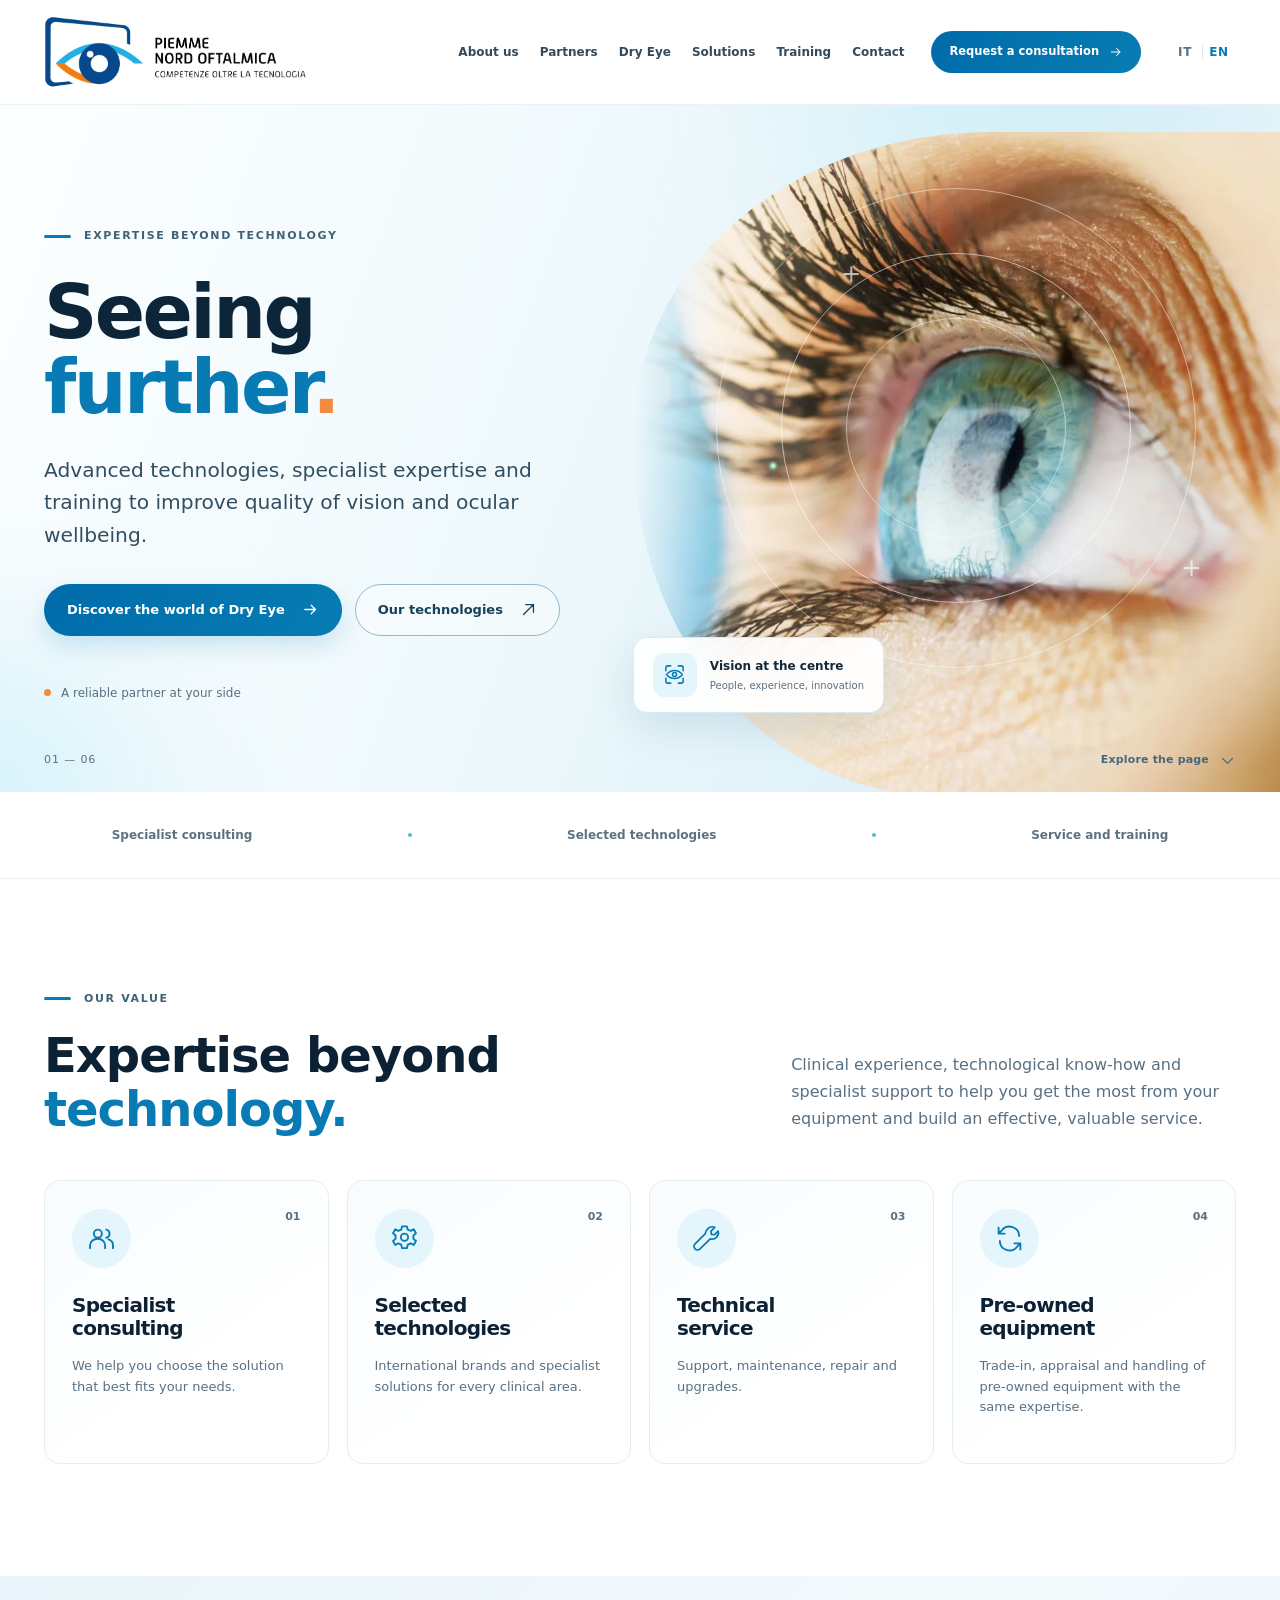
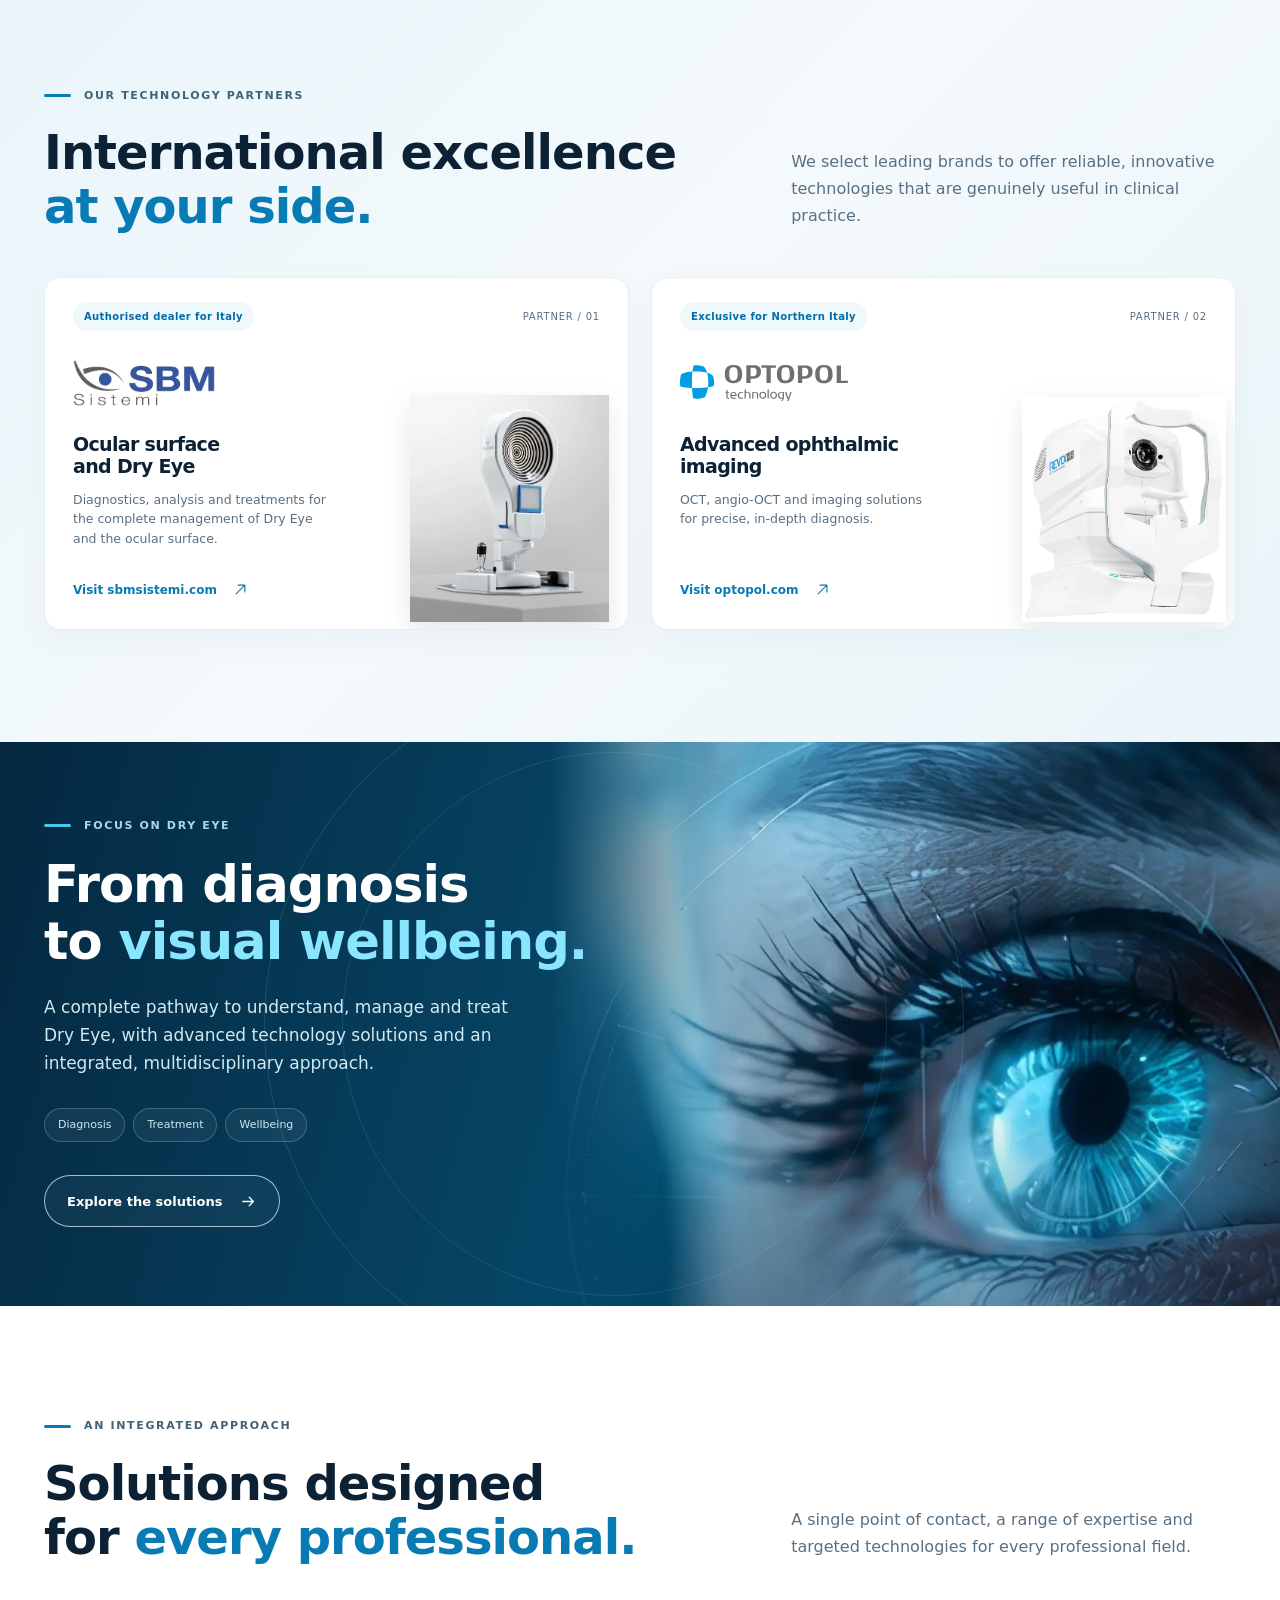
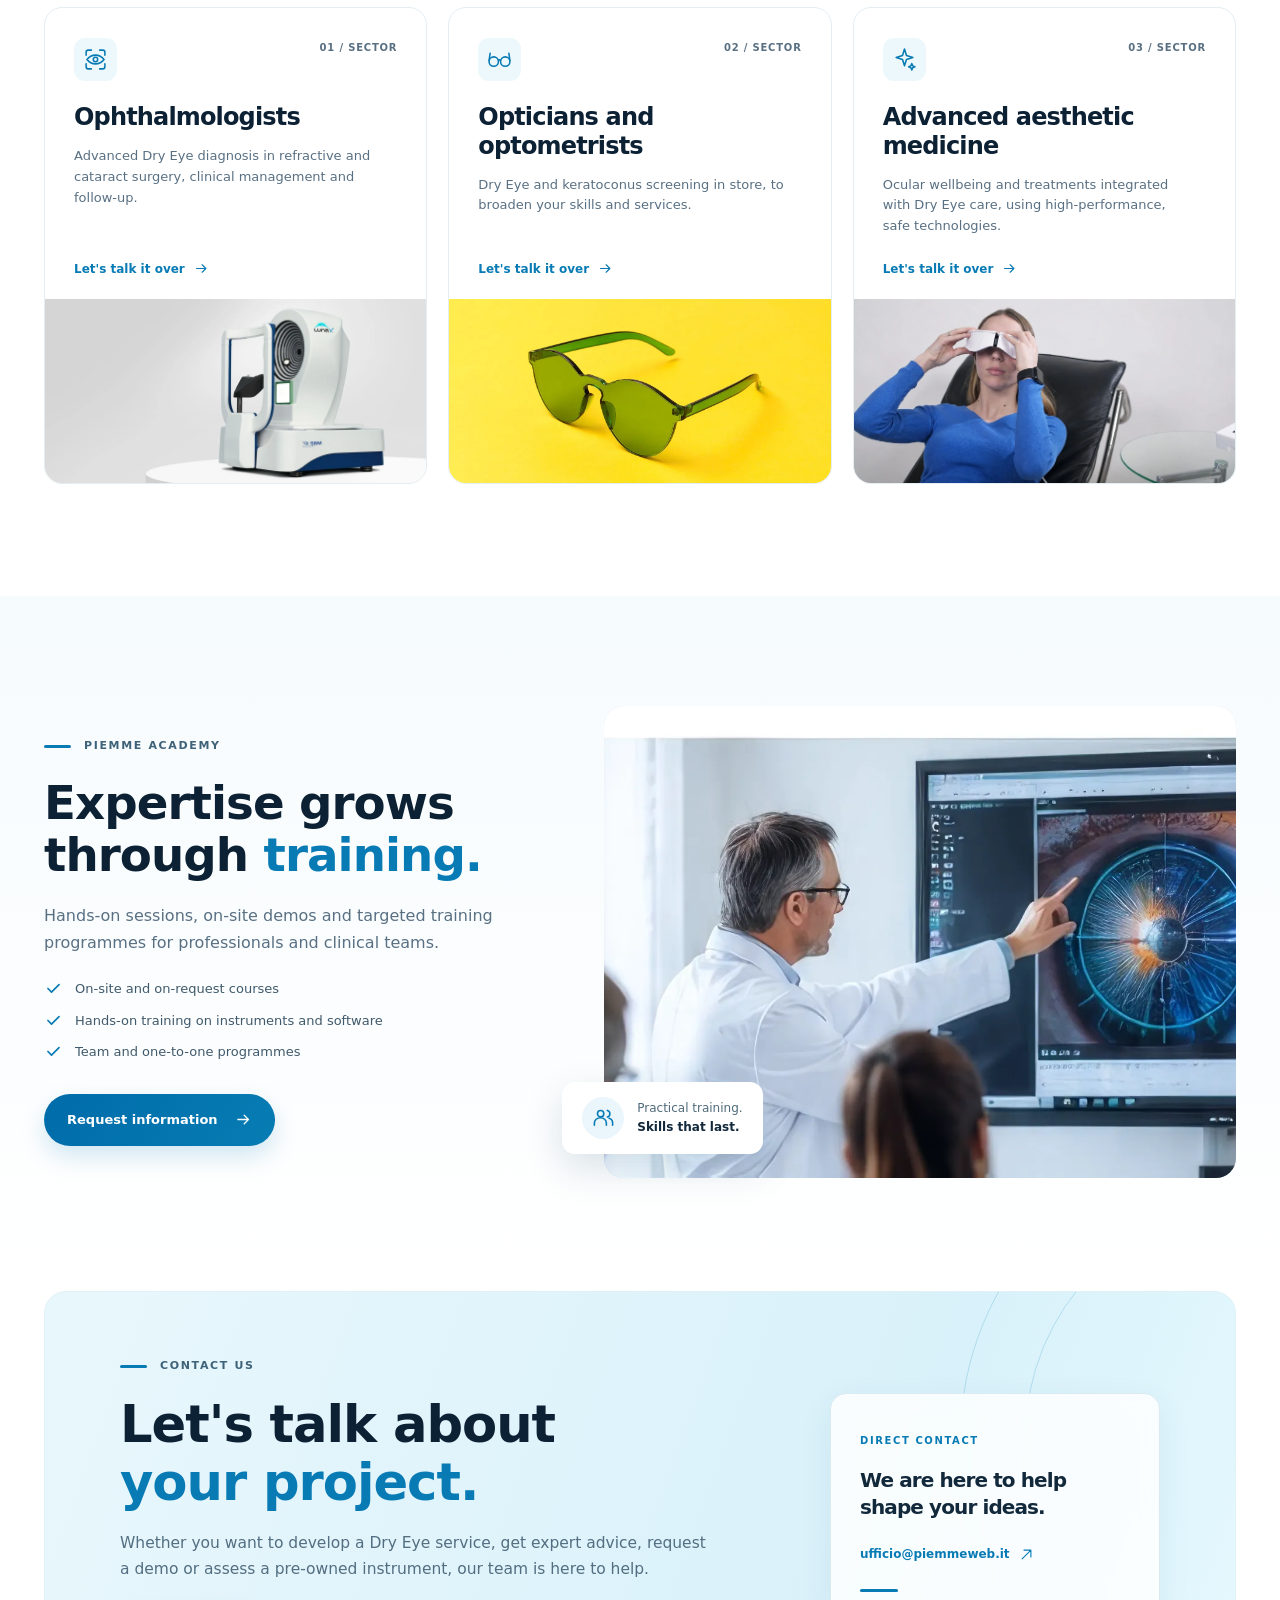
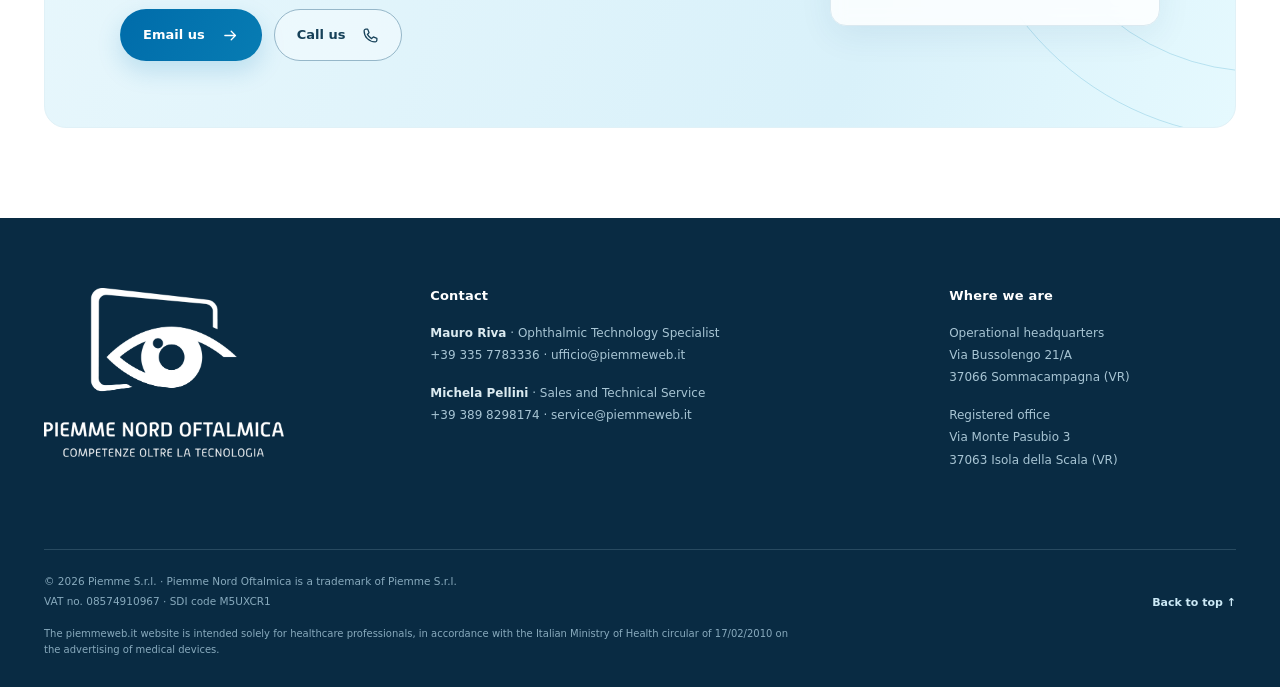
==== en/index.html @ a0fd08e9 "Versione inglese con selettore di lingua, spaziatura dei titoli di sezione Versione bilingue: - nuov" ====
<!doctype html>
<html lang="en">
<head>
  <meta charset="utf-8">
  <meta name="viewport" content="width=device-width, initial-scale=1">
  <script>
    /* Lingua automatica: se la pagina non è nella lingua preferita, passa all'altra versione prima di mostrarla.
       Vale la scelta fatta con il selettore (localStorage "pno-lang"); altrimenti la prima lingua del browser:
       italiano → IT, qualunque altra → EN. I crawler non vengono reindirizzati, così indicizzano entrambe le pagine. */
    (function () {
      var page = document.documentElement.lang;
      if (/bot|crawl|spider|slurp|lighthouse/i.test(navigator.userAgent)) return;
      var lang;
      try { lang = localStorage.getItem('pno-lang'); } catch (e) {}
      if (lang !== 'it' && lang !== 'en') {
        var first = ((navigator.languages && navigator.languages[0]) || navigator.language || '').toLowerCase();
        lang = first.indexOf('it') === 0 ? 'it' : 'en';
      }
      if (lang !== page) location.replace((page === 'it' ? 'en/index.html' : '../index.html') + location.hash);
    })();
  </script>
  <meta name="theme-color" content="#f8fcfd">
  <meta name="description" content="Piemme Nord Oftalmica: ophthalmic technologies, specialist consulting, technical service and training for eye care professionals.">
  <title>Piemme Nord Oftalmica — Seeing further</title>
  <link rel="alternate" hreflang="it" href="../index.html">
  <link rel="alternate" hreflang="en" href="index.html">
  <link rel="alternate" hreflang="x-default" href="index.html">
  <link rel="icon" href="../assets/favicon.png" type="image/png">
  <link rel="preload" href="../assets/hero-eye.webp" as="image">
  <link rel="stylesheet" href="../styles.css">
  <script src="../script.js" defer></script>
</head>
<body>
  <a class="skip-link" href="#contenuto">Skip to content</a>

  <!-- Sprite delle icone: ogni simbolo si richiama con <use href="#i-…"/> -->
  <svg class="svg-sprite" xmlns="http://www.w3.org/2000/svg" aria-hidden="true" focusable="false">
    <symbol id="i-arrow" viewBox="0 0 24 24"><path d="M4 12h15m-6-6 6 6-6 6"/></symbol>
    <symbol id="i-arrow-up" viewBox="0 0 24 24"><path d="M5 19 19 5M8 5h11v11"/></symbol>
    <symbol id="i-people" viewBox="0 0 24 24"><circle cx="9" cy="8" r="3.3"/><path d="M2.5 20v-2.3c0-3 2.7-5.5 6.4-5.5 3.5 0 6.1 2.5 6.1 5.5V20M16 4.6a3.5 3.5 0 0 1 0 6.8m1.8 1.4c2.2.6 3.7 2.5 3.7 4.8V20"/></symbol>
    <symbol id="i-gear" viewBox="0 0 24 24"><path d="m10 2-.7 2.7-2.4 1L4.4 4.4 2.5 7.7 4.6 9.5v2.8l-2.1 1.8 1.9 3.3 2.5-1.3 2.4 1 .7 2.9h4l.7-2.9 2.4-1 2.5 1.3 1.9-3.3-2.1-1.8V9.5l2.1-1.8-1.9-3.3-2.5 1.3-2.4-1L14 2z"/><circle cx="12" cy="11" r="3"/></symbol>
    <symbol id="i-tool" viewBox="0 0 24 24"><path d="M14.1 5a5.4 5.4 0 0 1 6.8-2.1l-3.3 3.3.3 2.8 2.8.3 3.1-3.1a5.4 5.4 0 0 1-6.9 6.7L8 21.6a3 3 0 0 1-4.3-4.3l9-9a5.4 5.4 0 0 1 1.4-3.3Z" transform="translate(-1 0) scale(.95)"/></symbol>
    <symbol id="i-refresh" viewBox="0 0 24 24"><path d="M20 10a8 8 0 0 0-14.3-4.8L3 8m0-5v5h5m-4 6a8 8 0 0 0 14.3 4.8L21 16m0 5v-5h-5"/></symbol>
    <symbol id="i-scan" viewBox="0 0 24 24"><path d="M3 8V5a2 2 0 0 1 2-2h3m8 0h3a2 2 0 0 1 2 2v3M21 16v3a2 2 0 0 1-2 2h-3M8 21H5a2 2 0 0 1-2-2v-3"/><path d="M3.8 12s3.2-4.2 8.2-4.2 8.2 4.2 8.2 4.2-3.2 4.2-8.2 4.2S3.8 12 3.8 12Z"/><circle cx="12" cy="12" r="2.1"/></symbol>
    <symbol id="i-glasses" viewBox="0 0 24 24"><circle cx="6.5" cy="14" r="4.5"/><circle cx="17.5" cy="14" r="4.5"/><path d="M11 13c.7-1 1.3-1 2 0M2 13l1-7m19 7-1-7"/></symbol>
    <symbol id="i-sparkle" viewBox="0 0 24 24"><path d="m12 2 1.9 6.1L20 10l-6.1 1.9L12 18l-1.9-6.1L4 10l6.1-1.9L12 2Zm7 14 .9 2.1L22 19l-2.1.9L19 22l-.9-2.1L16 19l2.1-.9L19 16Z"/></symbol>
    <symbol id="i-check" viewBox="0 0 24 24"><path d="m5 12 4.5 4.5L19 7"/></symbol>
    <symbol id="i-mail" viewBox="0 0 24 24"><rect x="3" y="5" width="18" height="14" rx="2"/><path d="m4 7 8 6 8-6"/></symbol>
    <symbol id="i-phone" viewBox="0 0 24 24"><path d="M8 3H5.5A2.5 2.5 0 0 0 3 5.5c0 8.6 6.9 15.5 15.5 15.5A2.5 2.5 0 0 0 21 18.5V16l-5-2-2.5 2.4a16.4 16.4 0 0 1-5.9-5.9L10 8 8 3Z"/></symbol>
    <symbol id="i-location" viewBox="0 0 24 24"><path d="M19 10c0 5-7 11-7 11S5 15 5 10a7 7 0 1 1 14 0Z"/><circle cx="12" cy="10" r="2.4"/></symbol>
    <symbol id="i-chevron" viewBox="0 0 24 24"><path d="m5 9 7 7 7-7"/></symbol>
  </svg>

  <header class="site-header" id="testata">
    <div class="container header-inner">
      <a class="brand" href="#inizio" aria-label="Piemme Nord Oftalmica, back to top">
        <img class="brand-mark" src="../assets/logo-testata.png" alt="" width="789" height="216">
      </a>

      <nav class="main-nav" id="navigazione" aria-label="Main navigation">
        <a href="#valore" data-nav>About us</a>
        <a href="#partner" data-nav>Partners</a>
        <a href="#dry-eye" data-nav>Dry Eye</a>
        <a href="#soluzioni" data-nav>Solutions</a>
        <a href="#formazione" data-nav>Training</a>
        <a href="#contatti" data-nav>Contact</a>
      </nav>

      <a class="button button-primary header-cta" href="#contatti">Request a consultation <svg class="icon" aria-hidden="true"><use href="#i-arrow"/></svg></a>
      <nav class="lang-switch" aria-label="Language">
        <a href="../index.html" hreflang="it" lang="it" data-lang="it">IT</a>
        <a href="index.html" hreflang="en" lang="en" data-lang="en" aria-current="true">EN</a>
      </nav>
      <button class="menu-toggle" id="menu-toggle" type="button" aria-label="Open menu" data-label-open="Open menu" data-label-close="Close menu" aria-controls="navigazione" aria-expanded="false">
        <span></span><span></span><span></span>
      </button>
    </div>
    <div class="scroll-progress" id="scroll-progress" aria-hidden="true"></div>
  </header>

  <main id="contenuto">
    <section class="hero" id="inizio" aria-labelledby="hero-heading">
      <div class="hero-halo hero-halo-one" aria-hidden="true"></div>
      <div class="hero-halo hero-halo-two" aria-hidden="true"></div>
      <div class="container hero-inner">
        <div class="hero-copy">
          <p class="eyebrow"><span class="eyebrow-rule"></span> Expertise beyond technology</p>
          <h1 id="hero-heading">Seeing<br><span>further<span class="hero-dot">.</span></span></h1>
          <p class="hero-lead">Advanced technologies, specialist expertise and training to improve quality of vision and ocular wellbeing.</p>
          <div class="hero-actions">
            <a class="button button-primary" href="#dry-eye">Discover the world of Dry Eye <svg class="icon" aria-hidden="true"><use href="#i-arrow"/></svg></a>
            <a class="button button-outline" href="#partner">Our technologies <svg class="icon" aria-hidden="true"><use href="#i-arrow-up"/></svg></a>
          </div>
          <p class="hero-footnote"><span class="small-dot"></span> A reliable partner at your side</p>
        </div>
        <div class="hero-art" aria-hidden="true">
          <div class="hero-image-frame"><img class="hero-image" src="../assets/hero-eye.webp" alt="" width="1188" height="1034" fetchpriority="high"></div>
          <span class="orbit orbit-one"></span>
          <span class="orbit orbit-two"></span>
          <span class="orbit orbit-three"></span>
          <span class="image-cross image-cross-one">+</span>
          <span class="image-cross image-cross-two">+</span>
          <div class="hero-annotation">
            <span class="annotation-mark"><svg class="icon"><use href="#i-scan"/></svg></span>
            <span><strong>Vision at the centre</strong><small>People, experience, innovation</small></span>
          </div>
        </div>
      </div>
      <div class="container hero-bottom">
        <span aria-hidden="true">01 — 06</span>
        <a href="#valore">Explore the page <svg class="icon" aria-hidden="true"><use href="#i-chevron"/></svg></a>
      </div>
    </section>

    <div class="trust-strip">
      <div class="container trust-inner">
        <span>Specialist consulting</span>
        <span class="trust-dot" aria-hidden="true"></span>
        <span>Selected technologies</span>
        <span class="trust-dot" aria-hidden="true"></span>
        <span>Service and training</span>
      </div>
    </div>

    <section class="section section-values" id="valore" aria-labelledby="valore-heading">
      <div class="container">
        <div class="section-intro section-intro-split">
          <div>
            <p class="eyebrow"><span class="eyebrow-rule"></span> Our value</p>
            <h2 id="valore-heading">Expertise beyond<br><span class="text-blue">technology.</span></h2>
          </div>
          <p class="section-description">Clinical experience, technological know-how and specialist support to help you get the most from your equipment and build an effective, valuable service.</p>
        </div>
        <div class="values-grid">
          <article class="value-card">
            <div class="value-top">
              <span class="icon-circle"><svg class="icon" aria-hidden="true"><use href="#i-people"/></svg></span>
              <span class="card-number" aria-hidden="true">01</span>
            </div>
            <h3>Specialist<br>consulting</h3>
            <p>We help you choose the solution that best fits your needs.</p>
          </article>
          <article class="value-card">
            <div class="value-top">
              <span class="icon-circle"><svg class="icon" aria-hidden="true"><use href="#i-gear"/></svg></span>
              <span class="card-number" aria-hidden="true">02</span>
            </div>
            <h3>Selected<br>technologies</h3>
            <p>International brands and specialist solutions for every clinical area.</p>
          </article>
          <article class="value-card">
            <div class="value-top">
              <span class="icon-circle"><svg class="icon" aria-hidden="true"><use href="#i-tool"/></svg></span>
              <span class="card-number" aria-hidden="true">03</span>
            </div>
            <h3>Technical<br>service</h3>
            <p>Support, maintenance, repair and upgrades.</p>
          </article>
          <article class="value-card">
            <div class="value-top">
              <span class="icon-circle"><svg class="icon" aria-hidden="true"><use href="#i-refresh"/></svg></span>
              <span class="card-number" aria-hidden="true">04</span>
            </div>
            <h3>Pre-owned<br>equipment</h3>
            <p>Trade-in, appraisal and handling of pre-owned equipment with the same expertise.</p>
          </article>
        </div>
      </div>
    </section>

    <section class="section section-partners" id="partner" aria-labelledby="partner-heading">
      <div class="container">
        <div class="section-intro partners-intro">
          <div>
            <p class="eyebrow"><span class="eyebrow-rule"></span> Our technology partners</p>
            <h2 id="partner-heading">International excellence<br><span class="text-blue">at your side.</span></h2>
          </div>
          <p class="section-description">We select leading brands to offer reliable, innovative technologies that are genuinely useful in clinical practice.</p>
        </div>
        <div class="partners-grid">
          <article class="partner-card">
            <div class="partner-card-head">
              <span class="small-label">Authorised dealer for Italy</span>
              <span class="partner-serial" aria-hidden="true">PARTNER / 01</span>
            </div>
            <div class="partner-card-body">
              <div class="partner-copy">
                <div class="partner-logo sbm-logo">
                  <img src="../assets/logo-sbm.webp" alt="SBM Sistemi" width="427" height="138" loading="lazy">
                </div>
                <h3>Ocular surface<br>and Dry Eye</h3>
                <p>Diagnostics, analysis and treatments for the complete management of Dry Eye and the ocular surface.</p>
                <a class="text-link" href="https://www.sbmsistemi.com/" target="_blank" rel="noopener noreferrer">Visit sbmsistemi.com<span class="visually-hidden"> (opens in a new tab)</span> <svg class="icon" aria-hidden="true"><use href="#i-arrow-up"/></svg></a>
              </div>
              <img class="product-image sbm-device" src="../assets/sbm-device.webp" alt="SBM ophthalmic diagnostic device" width="527" height="600" loading="lazy">
            </div>
          </article>
          <article class="partner-card">
            <div class="partner-card-head">
              <span class="small-label">Exclusive for Northern Italy</span>
              <span class="partner-serial" aria-hidden="true">PARTNER / 02</span>
            </div>
            <div class="partner-card-body">
              <div class="partner-copy">
                <div class="partner-logo optopol-logo">
                  <img src="../assets/logo-optopol.svg" alt="Optopol Technology" width="460" height="98" loading="lazy">
                </div>
                <h3>Advanced ophthalmic<br>imaging</h3>
                <p>OCT, angio-OCT and imaging solutions for precise, in-depth diagnosis.</p>
                <a class="text-link" href="https://www.optopol.com/" target="_blank" rel="noopener noreferrer">Visit optopol.com<span class="visually-hidden"> (opens in a new tab)</span> <svg class="icon" aria-hidden="true"><use href="#i-arrow-up"/></svg></a>
              </div>
              <img class="product-image optopol-device" src="../assets/optopol-device.webp" alt="Optopol ophthalmic imaging device" width="545" height="600" loading="lazy">
            </div>
          </article>
        </div>
      </div>
    </section>

    <section class="section-dry" id="dry-eye" aria-labelledby="dry-heading">
      <div class="dry-visual" aria-hidden="true"><img src="../assets/dry-eye.webp" alt="" width="1892" height="816" loading="lazy"></div>
      <div class="dry-rings" aria-hidden="true"></div>
      <div class="container dry-container">
        <div class="dry-content">
          <p class="eyebrow eyebrow-light"><span class="eyebrow-rule"></span> Focus on Dry Eye</p>
          <h2 id="dry-heading">From diagnosis<br>to <span class="text-accent">visual wellbeing.</span></h2>
          <p>A complete pathway to understand, manage and treat Dry Eye, with advanced technology solutions and an integrated, multidisciplinary approach.</p>
          <div class="dry-keywords">
            <span>Diagnosis</span>
            <span>Treatment</span>
            <span>Wellbeing</span>
          </div>
          <a href="#soluzioni" class="button button-white-outline">Explore the solutions <svg class="icon" aria-hidden="true"><use href="#i-arrow"/></svg></a>
        </div>
      </div>
    </section>

    <section class="section section-solutions" id="soluzioni" aria-labelledby="soluzioni-heading">
      <div class="container">
        <div class="section-intro solutions-intro">
          <div>
            <p class="eyebrow"><span class="eyebrow-rule"></span> An integrated approach</p>
            <h2 id="soluzioni-heading">Solutions designed<br>for <span class="text-blue">every professional.</span></h2>
          </div>
          <p class="section-description">A single point of contact, a range of expertise and targeted technologies for every professional field.</p>
        </div>
        <div class="solutions-grid">
          <article class="solution-card">
            <div class="solution-body">
              <span class="solution-number" aria-hidden="true">01 / SECTOR</span>
              <span class="solution-icon"><svg class="icon" aria-hidden="true"><use href="#i-scan"/></svg></span>
              <h3>Ophthalmologists</h3>
              <p>Advanced Dry Eye diagnosis in refractive and cataract surgery, clinical management and follow-up.</p>
              <a class="solution-link" href="#contatti">Let's talk it over <svg class="icon" aria-hidden="true"><use href="#i-arrow"/></svg></a>
            </div>
            <div class="solution-picture"><img src="../assets/oculisti.webp" alt="Diagnostic equipment for ophthalmology" width="1600" height="744" loading="lazy"></div>
          </article>
          <article class="solution-card">
            <div class="solution-body">
              <span class="solution-number" aria-hidden="true">02 / SECTOR</span>
              <span class="solution-icon"><svg class="icon" aria-hidden="true"><use href="#i-glasses"/></svg></span>
              <h3>Opticians and<br>optometrists</h3>
              <p>Dry Eye and keratoconus screening in store, to broaden your skills and services.</p>
              <a class="solution-link" href="#contatti">Let's talk it over <svg class="icon" aria-hidden="true"><use href="#i-arrow"/></svg></a>
            </div>
            <div class="solution-picture solution-picture-yellow"><img src="../assets/ottici.webp" alt="Eyewear for visual wellbeing" width="1239" height="810" loading="lazy"></div>
          </article>
          <article class="solution-card">
            <div class="solution-body">
              <span class="solution-number" aria-hidden="true">03 / SECTOR</span>
              <span class="solution-icon"><svg class="icon" aria-hidden="true"><use href="#i-sparkle"/></svg></span>
              <h3>Advanced aesthetic<br>medicine</h3>
              <p>Ocular wellbeing and treatments integrated with Dry Eye care, using high-performance, safe technologies.</p>
              <a class="solution-link" href="#contatti">Let's talk it over <svg class="icon" aria-hidden="true"><use href="#i-arrow"/></svg></a>
            </div>
            <div class="solution-picture solution-picture-left"><img src="../assets/estetica.webp" alt="Patient during an eye treatment" width="1600" height="774" loading="lazy"></div>
          </article>
        </div>
      </div>
    </section>

    <section class="section section-academy" id="formazione" aria-labelledby="academy-heading">
      <div class="container academy-grid">
        <div class="academy-copy">
          <p class="eyebrow"><span class="eyebrow-rule"></span> Piemme Academy</p>
          <h2 id="academy-heading">Expertise grows<br>through <span class="text-blue">training.</span></h2>
          <p class="academy-lead">Hands-on sessions, on-site demos and targeted training programmes for professionals and clinical teams.</p>
          <ul class="check-list">
            <li><svg class="icon" aria-hidden="true"><use href="#i-check"/></svg> On-site and on-request courses</li>
            <li><svg class="icon" aria-hidden="true"><use href="#i-check"/></svg> Hands-on training on instruments and software</li>
            <li><svg class="icon" aria-hidden="true"><use href="#i-check"/></svg> Team and one-to-one programmes</li>
          </ul>
          <a class="button button-primary" href="mailto:ufficio@piemmeweb.it?subject=Information%20request%20-%20Piemme%20Academy">Request information <svg class="icon" aria-hidden="true"><use href="#i-arrow"/></svg></a>
        </div>
        <div class="academy-visual">
          <img src="../assets/academy.webp" alt="Specialist training session on eye diagnostics" width="2024" height="808" loading="lazy">
          <div class="academy-caption">
            <span class="caption-icon"><svg class="icon" aria-hidden="true"><use href="#i-people"/></svg></span>
            <span>Practical training.<br><strong>Skills that last.</strong></span>
          </div>
        </div>
      </div>
    </section>

    <section class="section-contact" id="contatti" aria-labelledby="contatti-heading">
      <div class="container">
        <div class="contact-panel">
          <span class="contact-curve contact-curve-a" aria-hidden="true"></span>
          <span class="contact-curve contact-curve-b" aria-hidden="true"></span>
          <div class="contact-copy">
            <p class="eyebrow"><span class="eyebrow-rule"></span> Contact us</p>
            <h2 id="contatti-heading">Let's talk about<br><span class="text-blue">your project.</span></h2>
            <p>Whether you want to develop a Dry Eye service, get expert advice, request a demo or assess a pre-owned instrument, our team is here to help.</p>
            <div class="contact-actions">
              <a class="button button-primary" href="mailto:ufficio@piemmeweb.it?subject=Consultation%20request%20-%20Piemme%20Nord%20Oftalmica">Email us <svg class="icon" aria-hidden="true"><use href="#i-arrow"/></svg></a>
              <a class="button button-outline" href="tel:+393357783336">Call us <svg class="icon" aria-hidden="true"><use href="#i-phone"/></svg></a>
            </div>
          </div>
          <div class="contact-aside">
            <span class="contact-aside-eyebrow">DIRECT CONTACT</span>
            <p>We are here to help<br>shape your ideas.</p>
            <a href="mailto:ufficio@piemmeweb.it">ufficio@piemmeweb.it <svg class="icon" aria-hidden="true"><use href="#i-arrow-up"/></svg></a>
            <span class="contact-aside-lines" aria-hidden="true"></span>
          </div>
        </div>
      </div>
    </section>
  </main>

  <footer class="footer">
    <div class="container">
      <div class="footer-main">
        <div class="footer-brand-col">
          <a class="brand-footer" href="#inizio" aria-label="Piemme Nord Oftalmica, back to top">
            <img class="footer-logo" src="../assets/logo-negativo.png" alt="" width="720" height="507" loading="lazy">
          </a>
        </div>
        <div class="footer-contact-col">
          <h2>Contact</h2>
          <p><strong>Mauro Riva</strong> · Ophthalmic Technology Specialist<br><a href="tel:+393357783336">+39 335 7783336</a> · <a href="mailto:ufficio@piemmeweb.it">ufficio@piemmeweb.it</a></p>
          <p><strong>Michela Pellini</strong> · Sales and Technical Service<br><a href="tel:+393898298174">+39 389 8298174</a> · <a href="mailto:service@piemmeweb.it">service@piemmeweb.it</a></p>
        </div>
        <div class="footer-address-col">
          <h2>Where we are</h2>
          <p>Operational headquarters<br>Via Bussolengo 21/A<br>37066 Sommacampagna (VR)</p>
          <p>Registered office<br>Via Monte Pasubio 3<br>37063 Isola della Scala (VR)</p>
        </div>
      </div>
      <div class="footer-bottom">
        <p>© <span id="current-year">2026</span> Piemme S.r.l. · Piemme Nord Oftalmica is a trademark of Piemme S.r.l.<br>VAT no. 08574910967 · SDI code M5UXCR1</p>
        <a href="#inizio" class="back-to-top">Back to top ↑</a>
      </div>
      <p class="footer-disclaimer">The piemmeweb.it website is intended solely for healthcare professionals, in accordance with the Italian Ministry of Health circular of 17/02/2010 on the advertising of medical devices.</p>
    </div>
  </footer>
</body>
</html>
---- styles.css ----
/* Piemme Nord Oftalmica — responsive one-page prototype */
:root {
  --ink: #12283b;
  --ink-deep: #0d2135;
  --navy: #092f49;
  --blue: #087bb5;
  --blue-deep: #006caa;
  --orange: #f28a41;
  --ice: #e5f5fc;
  --sky: #eaf6fb;
  --cloud: #f6fbfd;
  --muted: #597083;
  --line: #dbe9f0;
  --white: #fff;
  --font: Inter, system-ui, -apple-system, "Segoe UI", Roboto, Arial, sans-serif;
  --radius: 18px;
  --shadow: 0 15px 45px rgba(12, 57, 82, .07);
  --container: 1232px;
  --header-height: 104px;
}
*, *::before, *::after { box-sizing: border-box; }
html { scroll-behavior: smooth; scroll-padding-top: calc(var(--header-height) + 14px); }
body { margin: 0; background: var(--white); color: var(--ink); font-family: var(--font); -webkit-font-smoothing: antialiased; line-height: 1.5; overflow-x: clip; }
a { color: inherit; text-decoration: none; }
button { font: inherit; }
img { display: block; max-width: 100%; height: auto; }
svg { display: block; }
.icon { flex: 0 0 auto; fill: none; stroke: currentColor; stroke-width: 1.8; stroke-linecap: round; stroke-linejoin: round; }
.visually-hidden { position: absolute; width: 1px; height: 1px; margin: -1px; padding: 0; overflow: hidden; clip: rect(0 0 0 0); white-space: nowrap; border: 0; }
::selection { background: #bceaf8; color: #0b3553; }
:focus-visible { outline: 3px solid #ee9450; outline-offset: 4px; }
.svg-sprite { position: absolute; width: 0; height: 0; overflow: hidden; }
.container { width: min(var(--container), calc(100% - 88px)); margin-inline: auto; }
.skip-link { position: absolute; z-index: 100; top: -70px; left: 18px; background: var(--white); padding: 12px 20px; border-radius: 6px; }
.skip-link:focus { top: 15px; }

/* Navigation */
.site-header { position: sticky; z-index: 40; top: 0; background: rgba(255, 255, 255, .94); -webkit-backdrop-filter: blur(18px); backdrop-filter: blur(18px); border-bottom: 1px solid rgba(174, 199, 211, .25); transition: box-shadow .25s ease, background .25s ease; }
.site-header.is-scrolled { box-shadow: 0 8px 35px rgba(9, 47, 73, .09); background: rgba(255,255,255,.97); }
.header-inner { min-height: var(--header-height); display: flex; align-items: center; gap: clamp(20px, 2.1vw, 40px); }
.brand { display: inline-flex; align-items: center; flex: 0 0 auto; }
/* Logo orizzontale (marchio, nome e slogan): l'altezza va regolata insieme a --header-height */
.brand-mark { width: auto; height: 72px; flex: 0 0 auto; }
.main-nav { display: flex; align-items: center; justify-content: center; gap: clamp(15px, 1.65vw, 28px); margin-left: auto; white-space: nowrap; }
.main-nav a { color: #344a5b; font-size: 12px; font-weight: 650; position: relative; padding: 14px 0; transition: color .2s ease; }
.main-nav a::after { content: ""; position: absolute; height: 2px; left: 0; bottom: 7px; right: 100%; background: var(--blue); transition: right .23s ease; }
.main-nav a:hover, .main-nav a.active { color: var(--blue); }
.main-nav a:hover::after, .main-nav a.active::after { right: 0; }
.scroll-progress { position: absolute; bottom: -1px; left: 0; width: 100%; height: 2px; background: linear-gradient(90deg, var(--blue), #22bee4); transform: scaleX(0); transform-origin: left; transition: transform .07s linear; }
.button { display: inline-flex; justify-content: center; align-items: center; gap: 17px; width: fit-content; min-height: 52px; padding: 0 22px; border-radius: 999px; font-weight: 700; font-size: 13px; line-height: 1.2; border: 1px solid transparent; transition: background .22s ease, color .22s ease, transform .22s ease, border-color .22s ease, box-shadow .22s ease; white-space: nowrap; }
.button svg, .text-link svg, .solution-link svg, .contact-aside a svg { width: 17px; height: 17px; transition: transform .2s ease; }
.button:hover svg, .text-link:hover svg, .solution-link:hover svg, .contact-aside a:hover svg { transform: translateX(3px); }
.button:hover { transform: translateY(-2px); }
.button-primary { color: var(--white); background: linear-gradient(120deg, var(--blue-deep), #077cb3); box-shadow: 0 10px 24px rgba(8, 123, 181, .18); }
.button-primary:hover { background: linear-gradient(120deg, #005b8f, var(--blue-deep)); box-shadow: 0 12px 28px rgba(8, 123, 181, .25); }
.button-outline { border-color: #96b7c9; background: rgba(255,255,255,.34); color: #164159; }
.button-outline:hover { border-color: var(--blue); background: #fff; }
.header-cta { min-height: 42px; padding: 0 17px; gap: 10px; font-size: 11.5px; flex: 0 0 auto; box-shadow: none; }
.header-cta svg { width: 14px; height: 14px; }
/* Selettore di lingua IT | EN: la lingua corrente è in blu */
.lang-switch { display: flex; align-items: center; flex: 0 0 auto; font-size: 12px; font-weight: 750; letter-spacing: .06em; }
.lang-switch a { position: relative; display: grid; place-items: center; min-width: 34px; min-height: 34px; padding: 0 6px; color: var(--muted); transition: color .2s ease; }
.lang-switch a + a::before { content: ""; position: absolute; left: 0; top: 10px; bottom: 10px; width: 1px; background: var(--line); }
.lang-switch a:hover, .lang-switch a[aria-current="true"] { color: var(--blue); }
.menu-toggle { display: none; cursor: pointer; width: 44px; height: 44px; background: transparent; border: 1px solid #cee1ea; border-radius: 12px; justify-content: center; align-items: center; flex-direction: column; gap: 5px; padding: 9px; }
.menu-toggle span { width: 20px; height: 2px; background: var(--ink); border-radius: 2px; transition: transform .2s, opacity .2s; }
.menu-toggle[aria-expanded="true"] span:first-child { transform: translateY(7px) rotate(45deg); }
.menu-toggle[aria-expanded="true"] span:nth-child(2) { opacity: 0; }
.menu-toggle[aria-expanded="true"] span:nth-child(3) { transform: translateY(-7px) rotate(-45deg); }

/* Global headings and section titles */
.section { padding: 112px 0; }
.eyebrow { display: flex; align-items: center; gap: 13px; margin: 0 0 22px; text-transform: uppercase; font-size: 11px; font-weight: 780; letter-spacing: .15em; color: #3e6277; }
.eyebrow-rule { flex: 0 0 auto; display: block; width: 27px; height: 3px; background: var(--blue); border-radius: 5px; }
h1, h2, h3, p { margin-top: 0; }
h2 { color: var(--ink-deep); font-size: clamp(32px, 3.8vw, 48px); line-height: 1.12; font-weight: 780; letter-spacing: -.02em; margin-bottom: 0; }
h3 { color: var(--ink-deep); line-height: 1.19; font-weight: 760; letter-spacing: -.035em; }
.text-blue { color: var(--blue); }
.section-intro { margin-bottom: 43px; }
.section-intro-split, .partners-intro, .solutions-intro { display: grid; align-items: end; grid-template-columns: 1.2fr .8fr; gap: 80px; }
.section-description { max-width: 440px; margin: 0 0 4px; font-size: 16px; line-height: 1.7; color: var(--muted); }

/* Hero */
.hero { position: relative; background: linear-gradient(110deg, #fbfeff 4%, #eff9fc 43%, #ddf0f8 76%, #ecf9fd 100%); isolation: isolate; overflow: hidden; }
.hero-halo { position: absolute; z-index: -1; border-radius: 50%; pointer-events: none; }
.hero-halo-one { background: #bceaf5; filter: blur(100px); width: 340px; height: 340px; top: -220px; right: 10%; opacity: .45; }
.hero-halo-two { background: #d6f2fa; filter: blur(84px); width: 380px; height: 340px; left: -230px; bottom: -190px; }
.hero-inner { display: grid; grid-template-columns: 52% 48%; min-height: 610px; position: relative; }
.hero-copy { padding: 123px 0 90px; position: relative; z-index: 4; }
.hero-copy .eyebrow { margin-bottom: 30px; }
.hero h1 { font-weight: 800; font-size: clamp(58px, 5.8vw, 80px); line-height: 1.02; letter-spacing: -.035em; color: #0c2539; margin: 0 0 28px; }
.hero h1 > span { color: var(--blue); }
.hero-dot { color: var(--orange); }
.hero-lead { color: #324f62; font-size: clamp(18px, 1.58vw, 21px); font-weight: 450; line-height: 1.61; max-width: 497px; margin-bottom: 32px; }
.hero-actions { display: flex; align-items: center; gap: 13px; flex-wrap: wrap; }
.hero-actions .button { min-height: 52px; }
.hero-footnote { color: var(--muted); margin: 48px 0 0; font-size: 12px; display: flex; align-items: center; gap: 10px; }
.small-dot { display: inline-block; width: 7px; height: 7px; background: var(--orange); border-radius: 50%; }
.hero-art { position: relative; min-width: 0; overflow: visible; }
.hero-image-frame { position: absolute; z-index: 0; inset: 27px -110px -4px -30px; border-radius: 50% 0 0 43% / 45% 0 0 52%; overflow: hidden; box-shadow: -20px 15px 70px rgba(17, 104, 147, .1); -webkit-mask-image: linear-gradient(90deg, transparent 0%, #000 13%, #000 100%); mask-image: linear-gradient(90deg, transparent 0%, #000 13%, #000 100%); }
.hero-image { width: 100%; height: 100%; object-fit: cover; object-position: 54% 41%; transform: scale(1.045); }
.orbit { position: absolute; z-index: 2; pointer-events: none; left: 51%; top: 47%; transform: translate(-50%,-50%); width: 480px; height: 480px; border: 1px solid rgba(255,255,255,.47); border-radius: 50%; }
.orbit-two { width: 350px; height: 350px; border-color: rgba(255,255,255,.55); }
.orbit-three { width: 220px; height: 220px; border-color: rgba(255,255,255,.44); }
.image-cross { position: absolute; z-index: 2; color: #fff; opacity: .65; font-size: 24px; font-weight: 200; }
.image-cross-one { left: 31%; top: 22%; }
.image-cross-two { right: 6%; bottom: 30%; }
.hero-annotation { position: absolute; z-index: 3; left: -31px; bottom: 79px; padding: 15px 19px; border: 1px solid var(--line); background: rgba(255,255,255,.92); -webkit-backdrop-filter: blur(14px); backdrop-filter: blur(14px); border-radius: 14px; box-shadow: 0 14px 44px rgba(4, 74, 111, .12); display: flex; align-items: center; gap: 13px; }
.annotation-mark { display: grid; place-items: center; width: 44px; height: 44px; border-radius: 11px; background: var(--ice); color: var(--blue); }
.annotation-mark svg { width: 23px; height: 23px; stroke-width: 1.6; }
.hero-annotation strong { display: block; font-size: 12px; margin-bottom: 3px; }
.hero-annotation small { display: block; color: var(--muted); font-size: 10px; }
.hero-bottom { display: flex; justify-content: space-between; align-items: center; position: absolute; bottom: 23px; left: 50%; transform: translateX(-50%); font-size: 11px; letter-spacing: .08em; color: var(--muted); }
.hero-bottom a { display: flex; align-items: center; gap: 10px; font-weight: 680; letter-spacing: .015em; color: #47687c; }
.hero-bottom svg { width: 17px; height: 17px; }
.trust-strip { background: #fff; border-bottom: 1px solid #ecf0f3; }
.trust-inner { min-height: 86px; display: flex; align-items: center; justify-content: space-around; gap: 20px; font-size: 12px; color: #5c7282; font-weight: 650; }
.trust-dot { height: 4px; width: 4px; flex: 0 0 auto; border-radius: 50%; background: #4fb9db; }

/* Value cards */
.section-values { background: #fff; }
.values-grid { display: grid; grid-template-columns: repeat(4, minmax(0,1fr)); gap: 18px; }
.value-card { padding: 28px 27px 33px; min-height: 284px; background: linear-gradient(145deg, #f8fcfe, #fff 67%); border: 1px solid #e4eef3; border-radius: 16px; transition: transform .25s ease, box-shadow .25s ease, border-color .25s ease; }
.value-card:hover { transform: translateY(-5px); box-shadow: var(--shadow); border-color: #cde5f1; }
.value-top { display: flex; align-items: start; justify-content: space-between; gap: 12px; margin-bottom: 26px; }
.icon-circle { width: 59px; height: 59px; background: var(--ice); color: var(--blue); border-radius: 50%; display: grid; place-items: center; }
.icon-circle svg { width: 29px; height: 29px; stroke-width: 1.55; }
.card-number { font-size: 11px; color: var(--muted); font-weight: 700; }
.value-card h3 { font-size: 20px; margin-bottom: 15px; }
.value-card p { font-size: 13px; color: var(--muted); line-height: 1.58; margin-bottom: 0; }

/* Partner cards */
.section-partners { background: linear-gradient(135deg, #e9f5fa, #f4f9fc 48%, #eaf5f9); }
.partners-grid { display: grid; grid-template-columns: repeat(2,minmax(0,1fr)); gap: 22px; }
.partner-card { background: #fff; overflow: hidden; border-radius: 17px; border: 1px solid #e5eef4; box-shadow: 0 12px 32px rgba(11,67,103,.04); transition: transform .25s ease, box-shadow .25s ease; }
.partner-card:hover { transform: translateY(-4px); box-shadow: 0 20px 45px rgba(11,67,103,.1); }
.partner-card-head { display: flex; align-items: center; justify-content: space-between; padding: 24px 28px 0; }
.small-label { color: var(--blue-deep); background: #eff9fc; padding: 7px 11px; border-radius: 100px; font-size: 10px; letter-spacing: .035em; font-weight: 750; }
.partner-serial { color: var(--muted); font-size: 10px; letter-spacing: .08em; }
.partner-card-body { padding: 26px 28px 30px; position: relative; min-height: 298px; display: flex; align-items: stretch; }
.partner-copy { position: relative; z-index: 2; width: 65%; display: flex; flex-direction: column; align-items: flex-start; }
.partner-logo { height: 53px; display: flex; align-items: center; font-weight: 830; font-size: 31px; line-height: .95; margin-bottom: 23px; letter-spacing: -.03em; }
.partner-logo small { font-weight: 500; font-size: 11px; letter-spacing: .26em; display: block; margin-top: 4px; }
.sbm-logo img { width: auto; height: 46px; max-width: 100%; }
.optopol-logo img { width: auto; height: 36px; max-width: 100%; }
.partner-copy h3 { font-size: 19px; margin-bottom: 12px; }
.partner-copy p { color: var(--muted); font-size: 12.5px; line-height: 1.55; max-width: 260px; margin-bottom: 20px; }
.text-link { display: inline-flex; gap: 8px; align-items: center; color: var(--blue); font-size: 12px; font-weight: 750; margin-top: auto; }
.text-link svg { width: 15px; height: 15px; }
.product-image { position: absolute; z-index: 1; width: 36%; height: 76%; bottom: 7px; right: 14px; object-fit: contain; object-position: center bottom; mix-blend-mode: multiply; filter: drop-shadow(0 9px 13px rgba(30,66,78,.12)); transition: transform .3s ease; }
.partner-card:hover .product-image { transform: translateY(-4px) scale(1.03); }
.optopol-device { right: 9px; width: 35%; }

/* Full-bleed dry eye feature */
.section-dry { position: relative; overflow: hidden; background: linear-gradient(105deg, #052840, #075174 65%, #0b6382); color: #fff; min-height: 530px; isolation: isolate; }
.dry-visual { position: absolute; z-index: -1; top: 0; right: 0; bottom: 0; width: 57%; -webkit-mask-image: linear-gradient(90deg, transparent 0%, black 24%); mask-image: linear-gradient(90deg, transparent 0%, black 24%); }
.dry-visual::after { position: absolute; inset: 0; content: ""; background: linear-gradient(90deg, rgba(5,40,64,.24), transparent 50%), linear-gradient(0deg, rgba(2,24,48,.35), transparent 37%); }
.dry-visual img { width: 100%; height: 100%; object-fit: cover; object-position: 58% 50%; }
.dry-rings { position: absolute; z-index: -1; border-radius: 50%; border: 1px solid rgba(204,241,250,.12); width: 700px; height: 700px; left: 48%; top: 50%; transform: translate(-50%,-50%); pointer-events: none; }
.dry-rings::after { content: ""; position: absolute; border: 1px solid rgba(204,241,250,.1); width: 78%; height: 78%; border-radius: 50%; inset: 11%; }
.dry-container { min-height: 530px; display: flex; align-items: center; }
.dry-content { max-width: 562px; padding: 76px 0 79px; position: relative; z-index: 2; }
.eyebrow-light { color: #a9d7e9; }
.eyebrow-light .eyebrow-rule { background: #4bc5ed; }
.dry-content h2 { color: white; font-size: clamp(37px,4vw,54px); }
.dry-content h2 .text-accent { color: #8ae5ff; }
.dry-content > p:not(.eyebrow) { color: #d2e9f2; font-size: 17px; line-height: 1.65; max-width: 480px; margin: 22px 0; }
.dry-keywords { display: flex; flex-wrap: wrap; gap: 8px; margin: 31px 0 33px; }
.dry-keywords span { padding: 8px 13px; border: 1px solid rgba(181,225,241,.26); border-radius: 60px; font-size: 11px; color: #cce9f5; background: rgba(255,255,255,.055); }
.button-white-outline { border-color: rgba(255,255,255,.66); color: #fff; background: rgba(255,255,255,.04); }
.button-white-outline:hover { background: #fff; color: var(--navy); }

/* Segments / professionals */
.section-solutions { background: white; }
.solutions-grid { display: grid; grid-template-columns: repeat(3, minmax(0,1fr)); gap: 21px; }
.solution-card { display: flex; flex-direction: column; min-width: 0; background: #fff; border: 1px solid #e3edf2; border-radius: var(--radius); overflow: hidden; transition: transform .26s ease, box-shadow .26s ease; }
.solution-card:hover { transform: translateY(-5px); box-shadow: var(--shadow); }
.solution-body { position: relative; flex: 1 0 275px; padding: 30px 29px 21px; display: flex; flex-direction: column; align-items: flex-start; }
.solution-number { position: absolute; top: 32px; right: 29px; color: var(--muted); font-size: 10px; font-weight: 750; letter-spacing: .08em; }
.solution-icon { width: 43px; height: 43px; border-radius: 11px; display: grid; place-items: center; background: #ecf8fb; color: var(--blue); margin-bottom: 22px; }
.solution-icon svg { width: 25px; height: 25px; stroke-width: 1.5; }
.solution-body h3 { margin-bottom: 14px; font-size: 24px; }
.solution-body p { color: var(--muted); max-width: 310px; line-height: 1.6; font-size: 13px; margin-bottom: 23px; }
.solution-link { margin-top: auto; display: inline-flex; align-items: center; gap: 9px; color: var(--blue); font-size: 12px; font-weight: 750; }
.solution-link svg { width: 15px; height: 15px; }
.solution-picture { position: relative; height: 184px; overflow: hidden; background: #e7f1f5; }
.solution-picture img { width: 100%; height: 100%; object-fit: cover; object-position: center 55%; transition: transform .5s ease; }
.solution-card:hover .solution-picture img { transform: scale(1.035); }
.solution-picture-yellow { background: #fce775; }
.solution-picture-yellow img { object-position: center 50%; }
/* Il soggetto è a sinistra del centro: nei riquadri stretti il ritaglio laterale deve risparmiarlo */
.solution-picture-left img { object-position: 35% 55%; }

/* Academy */
.section-academy { background: linear-gradient(180deg, var(--cloud), #fff); padding-top: 110px; padding-bottom: 113px; }
.academy-grid { display: grid; grid-template-columns: 47% 53%; align-items: center; gap: 0; }
.academy-copy { padding-right: 65px; }
.academy-copy h2 { font-size: clamp(33px,3.65vw,47px); }
.academy-lead { font-size: 16px; line-height: 1.65; color: var(--muted); max-width: 460px; margin: 22px 0 23px; }
.check-list { margin: 0 0 32px; padding: 0; list-style: none; display: grid; gap: 12px; }
.check-list li { display: flex; align-items: start; gap: 12px; color: #40596b; font-size: 13px; }
.check-list li svg { width: 19px; height: 19px; stroke: var(--blue); stroke-width: 2.1; }
.academy-visual { position: relative; height: 472px; border-radius: 20px; background: #cfe5ee; }
.academy-visual > img { width: 100%; height: 100%; object-fit: cover; object-position: 54% 50%; border-radius: inherit; }
.academy-caption { position: absolute; left: -42px; bottom: 24px; padding: 15px 20px; background: #fff; box-shadow: 0 14px 38px rgba(5,61,96,.15); border-radius: 13px; display: flex; align-items: center; gap: 13px; color: #4f6a7b; font-size: 12px; line-height: 1.55; }
.academy-caption strong { color: var(--ink); }
.caption-icon { display: grid; place-items: center; width: 42px; height: 42px; background: var(--sky); border-radius: 50%; }
.caption-icon svg { width: 23px; height: 23px; stroke: var(--blue); stroke-width: 1.65; }

/* Contact */
.section-contact { padding: 0 0 90px; background: #fff; }
.contact-panel { position: relative; overflow: hidden; background: linear-gradient(110deg, #e8f7fc 0%, #d9f1fa 70%, #e5f9fe); border: 1px solid #e0f1f7; border-radius: 22px; padding: 66px 75px; display: grid; grid-template-columns: 1fr 330px; gap: 60px; align-items: center; }
.contact-copy { position: relative; z-index: 2; }
.contact-copy h2 { font-size: clamp(37px,4vw,53px); }
.contact-copy p:not(.eyebrow) { color: #526e80; font-size: 15.5px; line-height: 1.65; max-width: 600px; margin: 20px 0 27px; }
.contact-actions { display: flex; gap: 12px; flex-wrap: wrap; }
.contact-aside { padding: 33px 29px; position: relative; z-index: 2; background: rgba(255,255,255,.82); -webkit-backdrop-filter: blur(8px); backdrop-filter: blur(8px); border: 1px solid var(--line); box-shadow: 0 10px 34px rgba(9,74,113,.07); border-radius: 16px; }
.contact-aside-eyebrow { color: var(--blue); font-weight: 750; letter-spacing: .16em; font-size: 10px; }
.contact-aside p { font-size: 20px; font-weight: 780; line-height: 1.35; letter-spacing: -.045em; margin: 16px 0 20px; }
.contact-aside a { color: var(--blue); font-weight: 720; font-size: 12px; display: inline-flex; align-items: center; gap: 9px; }
.contact-aside a svg { width: 15px; height: 15px; }
.contact-aside-lines { height: 3px; width: 38px; display: block; background: var(--blue); border-radius: 2px; margin-top: 24px; }
.contact-curve { position: absolute; border: 1px solid rgba(9,136,187,.2); border-radius: 50%; pointer-events: none; }
.contact-curve-a { width: 470px; height: 470px; right: -260px; top: -90px; }
.contact-curve-b { width: 600px; height: 600px; right: -325px; top: -154px; }

/* Footer */
.footer { background: #092b43; color: #d0e2ea; padding-top: 70px; }
.footer-main { display: grid; grid-template-columns: .91fr 1.28fr .8fr; gap: 60px; padding-bottom: 62px; }
.brand-footer { display: inline-block; }
.footer-logo { width: 240px; }
.footer h2 { color: var(--white); font-size: 13px; line-height: 1.19; font-weight: 760; letter-spacing: .015em; margin: 0 0 18px; }
.footer-contact-col p, .footer-address-col p { color: #a8c5d4; font-size: 12px; line-height: 1.85; margin-bottom: 16px; }
.footer strong { color: #dbeaf0; font-weight: 700; }
.footer a:not(.brand-footer):hover { color: #fff; text-decoration: underline; text-underline-offset: 3px; }
.footer-bottom { display: flex; justify-content: space-between; align-items: end; gap: 30px; padding: 22px 0 14px; border-top: 1px solid rgba(194,223,236,.17); }
.footer-bottom p { margin: 0; color: #88aabd; font-size: 10.5px; line-height: 1.9; }
.footer-disclaimer { max-width: 760px; margin: 0; padding-bottom: 29px; color: #88aabd; font-size: 10px; line-height: 1.6; }
.back-to-top { font-size: 11px; font-weight: 750; color: #cce9f6; white-space: nowrap; }

/* Tablet */
@media (max-width: 1190px) {
  :root { --header-height: 96px; }
  .container { width: min(var(--container), calc(100% - 64px)); }
  .header-inner { gap: 20px; }
  .brand-mark { height: 64px; }
  .main-nav { gap: 16px; }
  .main-nav a { font-size: 11.5px; }
  .header-cta { font-size: 10.5px; padding: 0 14px; }
  .hero-image-frame { right: -74px; }
  .hero-annotation { left: -14px; }
  .section-intro-split, .partners-intro, .solutions-intro { gap: 36px; }
  .partner-copy { width: 68%; }
  .product-image { right: 4px; width: 32%; }
  .contact-panel { padding: 58px 55px; grid-template-columns: 1fr 295px; gap: 34px; }
}
@media (max-width: 1050px) {
  .header-inner { justify-content: space-between; }
  .main-nav { position: absolute; z-index: 20; left: 0; right: 0; top: 100%; margin: 0; background: #fff; box-shadow: 0 18px 30px rgba(10,58,89,.1); border-top: 1px solid #e8f1f6; padding: 20px max(32px, calc((100vw - var(--container))/2)); display: none; flex-direction: column; align-items: stretch; gap: 0; }
  .main-nav.is-open { display: flex; }
  .main-nav a { font-size: 14px; padding: 12px 6px; border-bottom: 1px solid #edf4f7; }
  .main-nav a:last-child { border-bottom: 0; }
  .main-nav a::after { display: none; }
  .header-cta { margin-left: auto; }
  .menu-toggle { display: flex; }
  .hero-inner { min-height: 575px; }
  .hero-copy { padding-top: 112px; }
  .hero h1 { font-size: clamp(55px,6vw,72px); }
  .hero-lead { font-size: 18px; }
  .hero-art { margin-right: -10px; }
  .values-grid { grid-template-columns: repeat(2,minmax(0,1fr)); }
  .value-card { min-height: 230px; }
  .solutions-grid { grid-template-columns: repeat(2,minmax(0,1fr)); }
  .solution-card:last-child { grid-column: span 2; display: grid; grid-template-columns: 1fr 1fr; }
  .solution-card:last-child .solution-picture { height: 100%; min-height: 310px; }
  .academy-grid { grid-template-columns: 49% 51%; }
  .academy-copy { padding-right: 42px; }
  .academy-visual { height: 440px; }
}
@media (max-width: 780px) {
  :root { --header-height: 84px; }
  .brand-mark { height: 56px; }
  .container { width: calc(100% - 44px); }
  .section { padding: 79px 0; }
  .hero-inner { display: flex; flex-direction: column; min-height: 0; }
  .hero-copy { padding: 73px 0 35px; }
  .hero h1 { font-size: clamp(53px,9vw,77px); }
  .hero-lead { max-width: 540px; }
  .hero-art { margin: 0 auto; width: min(100%,650px); height: 425px; }
  .hero-image-frame { inset: 0 -35px 0 10px; border-radius: 40% 40% 8% 42% / 43% 40% 10% 46%; -webkit-mask-image: linear-gradient(90deg, transparent, black 10%); mask-image: linear-gradient(90deg, transparent, black 10%); }
  .orbit { left: 56%; top: 46%; }
  .hero-annotation { bottom: 24px; left: 0; }
  .hero-footnote { margin-top: 28px; }
  .hero-bottom { display: none; }
  .trust-inner { flex-wrap: wrap; gap: 9px 17px; justify-content: center; padding: 21px 0; min-height: 65px; }
  .trust-inner span { white-space: nowrap; }
  .section-intro-split, .partners-intro, .solutions-intro { grid-template-columns: 1fr; gap: 18px; }
  .section-description { max-width: 600px; }
  .partners-grid { grid-template-columns: 1fr; }
  .partner-card-body { min-height: 295px; }
  .product-image { width: 35%; right: 35px; }
  .section-dry, .dry-container { min-height: 595px; }
  .dry-visual { width: 85%; right: -22%; opacity: .7; }
  .dry-container { position: relative; }
  .dry-container::before { content: ""; position: absolute; z-index: 1; inset: 0 -40px; background: linear-gradient(90deg, rgba(5,40,64,.83), rgba(5,40,64,.53) 65%, transparent); }
  .dry-content { max-width: 550px; }
  .academy-grid { grid-template-columns: 1fr; gap: 43px; }
  .academy-copy { padding-right: 0; }
  .academy-visual { height: 390px; }
  .academy-caption { left: 18px; }
  .contact-panel { grid-template-columns: 1fr; padding: 50px 39px; gap: 30px; }
  .contact-aside { width: min(100%,480px); }
  .footer-main { grid-template-columns: repeat(2,1fr); gap: 30px; }
  .footer-brand-col { grid-column: 1 / -1; }
}
@media (max-width: 610px) {
  .container { width: calc(100% - 36px); }
  .header-inner { gap: 12px; }
  .brand-mark { height: 48px; }
  .footer-logo { width: 200px; }
  .header-cta { display: none; }
  .lang-switch { margin-left: auto; }
  .hero-copy { padding-top: 59px; }
  .hero-copy .eyebrow { font-size: 10px; letter-spacing: .11em; margin-bottom: 27px; }
  .hero h1 { font-size: clamp(47px, 10.2vw, 61px); }
  .hero-lead { font-size: 17px; line-height: 1.55; margin-bottom: 27px; }
  .hero-actions { align-items: stretch; }
  .hero-actions .button { min-height: 48px; padding: 0 17px; }
  .hero-art { height: 345px; }
  .hero-image-frame { right: -18px; }
  .orbit { width: 310px; height: 310px; }
  .orbit-two { width: 230px; height: 230px; }
  .orbit-three { width: 150px; height: 150px; }
  .hero-annotation { bottom: 16px; padding: 10px 14px; }
  .trust-inner { display: none; }
  .trust-strip { height: 1px; }
  .section { padding: 73px 0; }
  .eyebrow { font-size: 10px; margin-bottom: 17px; }
  h2 { font-size: clamp(31px,8.7vw,40px); }
  .section-intro { margin-bottom: 31px; }
  .section-description { font-size: 14px; line-height: 1.6; }
  .values-grid { grid-template-columns: 1fr 1fr; gap: 12px; }
  .value-card { padding: 20px 18px; min-height: 245px; }
  .value-top { margin-bottom: 18px; }
  .icon-circle { width: 47px; height: 47px; }
  .icon-circle svg { width: 23px; height: 23px; }
  .value-card h3 { font-size: 17px; }
  .value-card p { font-size: 12px; }
  .partner-card-head { padding: 22px 20px 0; }
  .partner-card-body { padding: 24px 20px 26px; min-height: 295px; }
  .partner-copy { width: 67%; }
  .partner-copy h3 { font-size: 17px; }
  .partner-copy p { font-size: 12px; }
  .partner-logo { font-size: 26px; }
  .product-image { width: 35%; right: 5px; }
  .section-dry, .dry-container { min-height: 555px; }
  .dry-content { padding: 70px 0; }
  .dry-content h2 { font-size: clamp(35px, 8vw, 45px); }
  .dry-content > p:not(.eyebrow) { font-size: 15px; max-width: 410px; }
  .dry-visual { right: -32%; width: 100%; }
  .solutions-grid { grid-template-columns: 1fr; gap: 17px; }
  .solution-card:last-child { grid-column: auto; display: flex; }
  .solution-card:last-child .solution-picture { height: 184px; min-height: 0; }
  .solution-body { flex-basis: auto; min-height: 275px; }
  .academy-visual { height: 300px; }
  .academy-caption { left: 12px; bottom: 12px; padding: 10px 14px; }
  .contact-panel { padding: 38px 24px; }
  .contact-copy p:not(.eyebrow) { font-size: 14px; }
  .contact-actions { flex-wrap: wrap; }
  .contact-actions .button { font-size: 12px; min-height: 47px; }
  .contact-aside { padding: 24px 19px; }
  .section-contact { padding-bottom: 62px; }
  .footer { padding-top: 47px; }
  .footer-main { grid-template-columns: 1fr; gap: 20px; padding-bottom: 32px; }
  .footer-brand-col { grid-column: auto; }
  .footer-bottom { flex-direction: column; align-items: start; }
}
@media (max-width: 390px) {
  /* sui telefoni più stretti «Uno sguardo» non sta su una riga a 47 px */
  .hero h1 { font-size: min(47px, 13.5vw); }
  .hero-actions .button { width: 100%; }
  .values-grid { grid-template-columns: 1fr; }
  .value-card { min-height: 0; }
  .partner-copy { width: 72%; }
  .partner-card-body { min-height: 335px; }
  .product-image { width: 33%; right: -3px; }
  .partner-logo { font-size: 25px; }
  .contact-actions .button { width: 100%; }
}
@media (max-width: 359px) {
  /* telefoni molto stretti: logo, selettore di lingua e menu devono stare su una riga */
  .header-inner { gap: 8px; }
  .brand-mark { height: 40px; }
  .lang-switch a { min-width: 30px; padding: 0 3px; }
}
@media (prefers-reduced-motion: reduce) {
  html { scroll-behavior: auto; }
  *, *::before, *::after { transition-duration: .001ms !important; animation-duration: .001ms !important; }
}
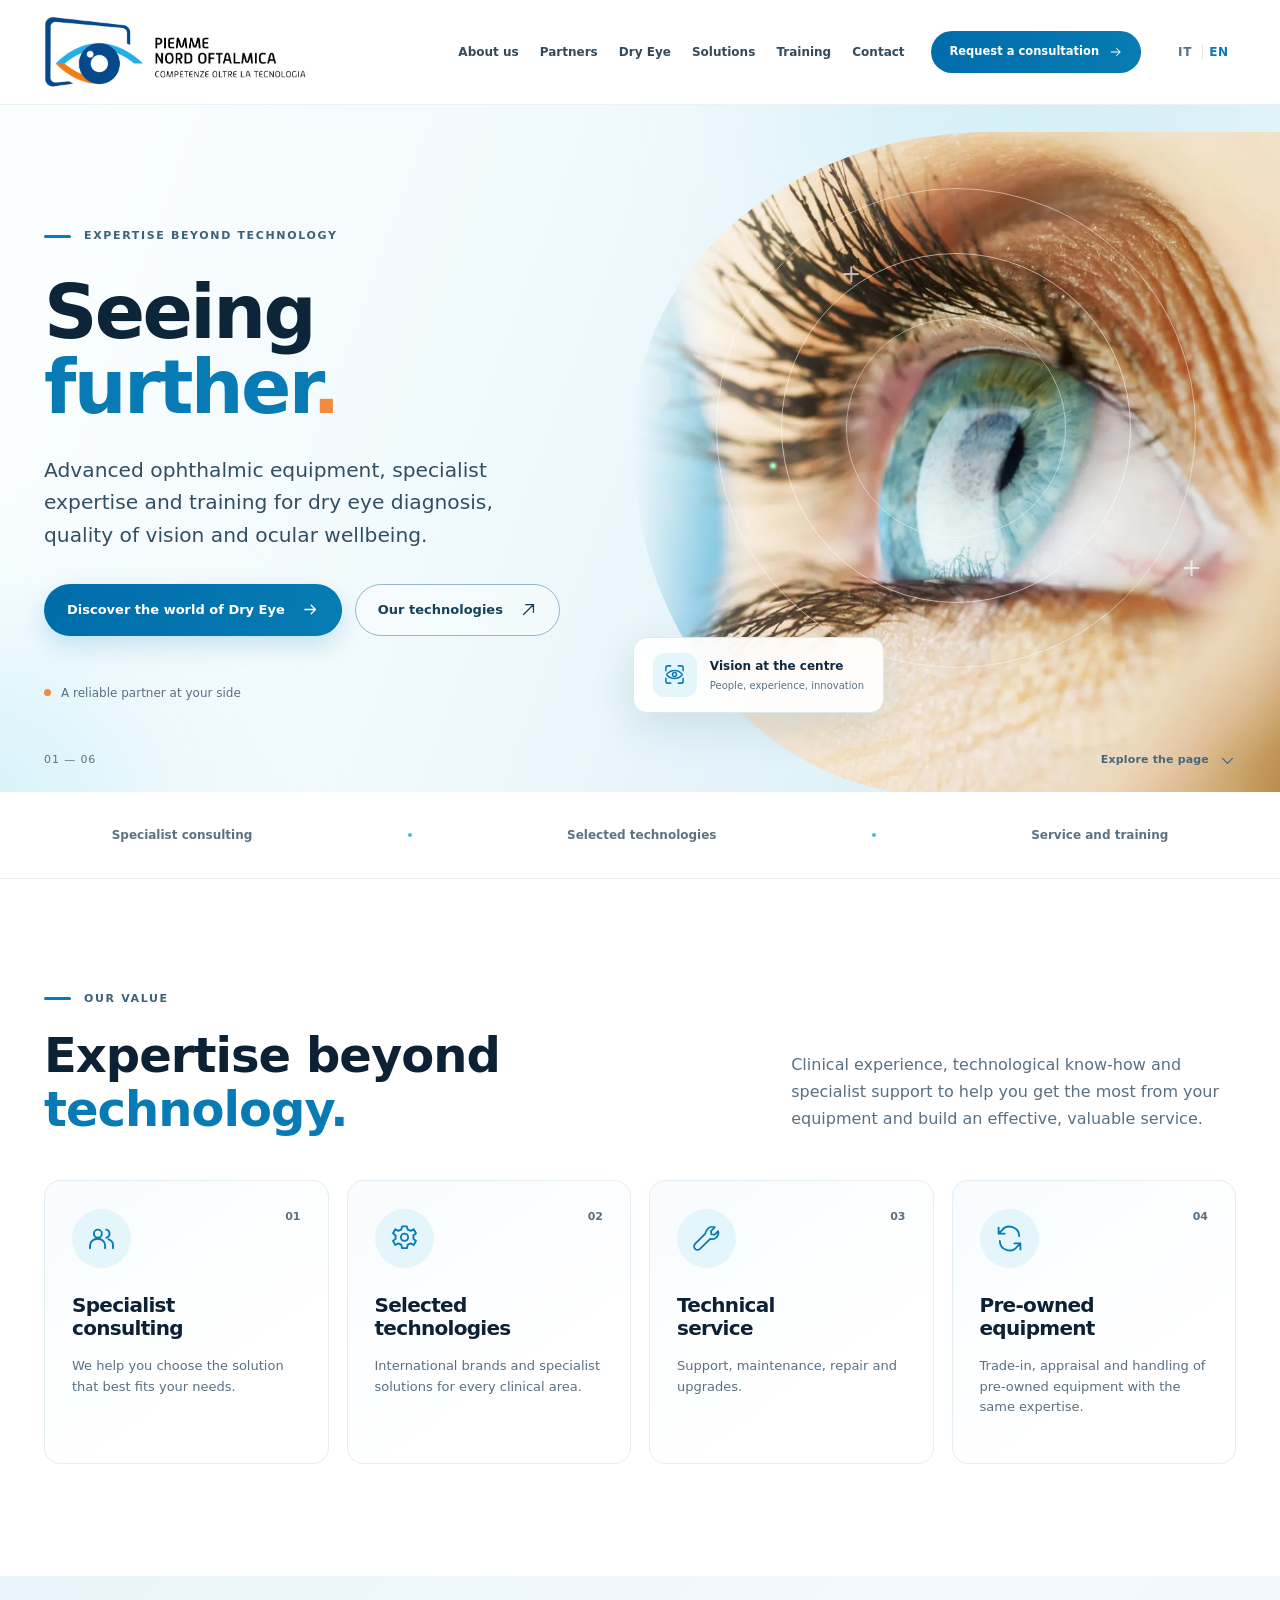
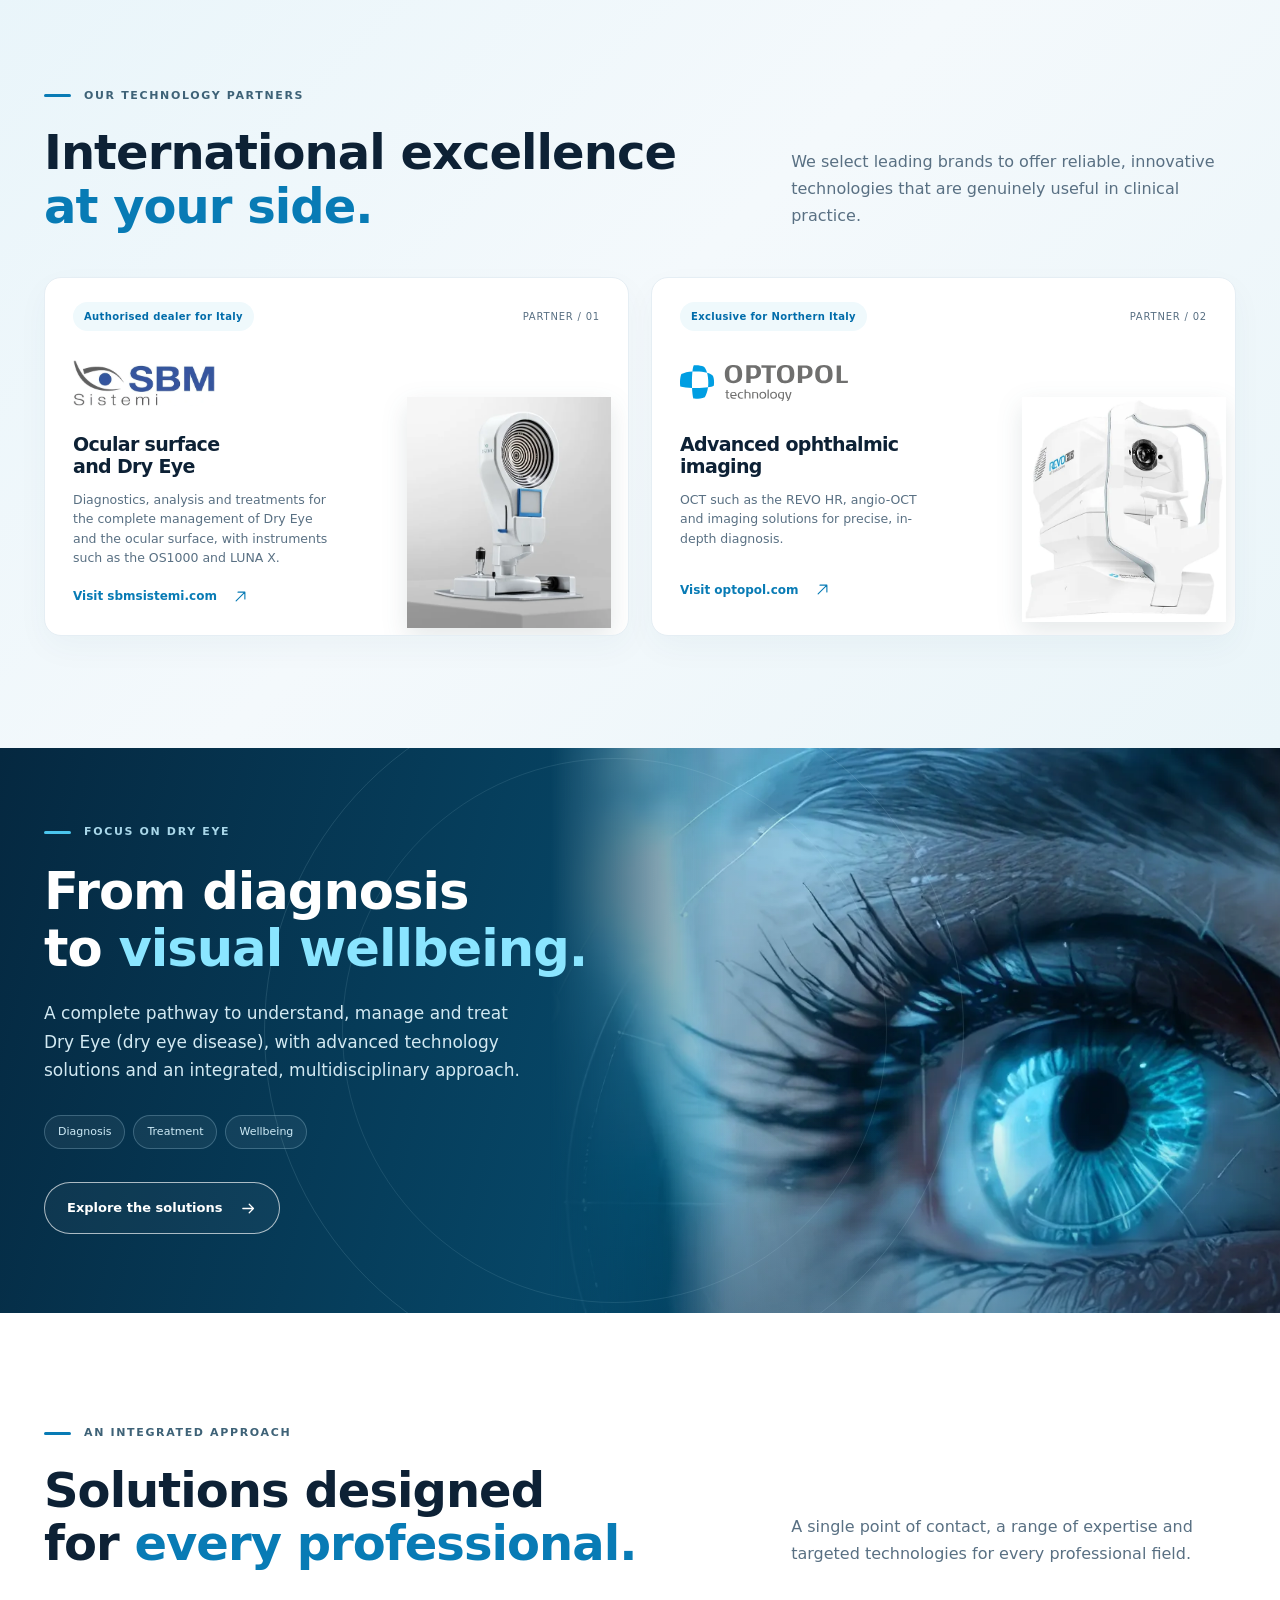
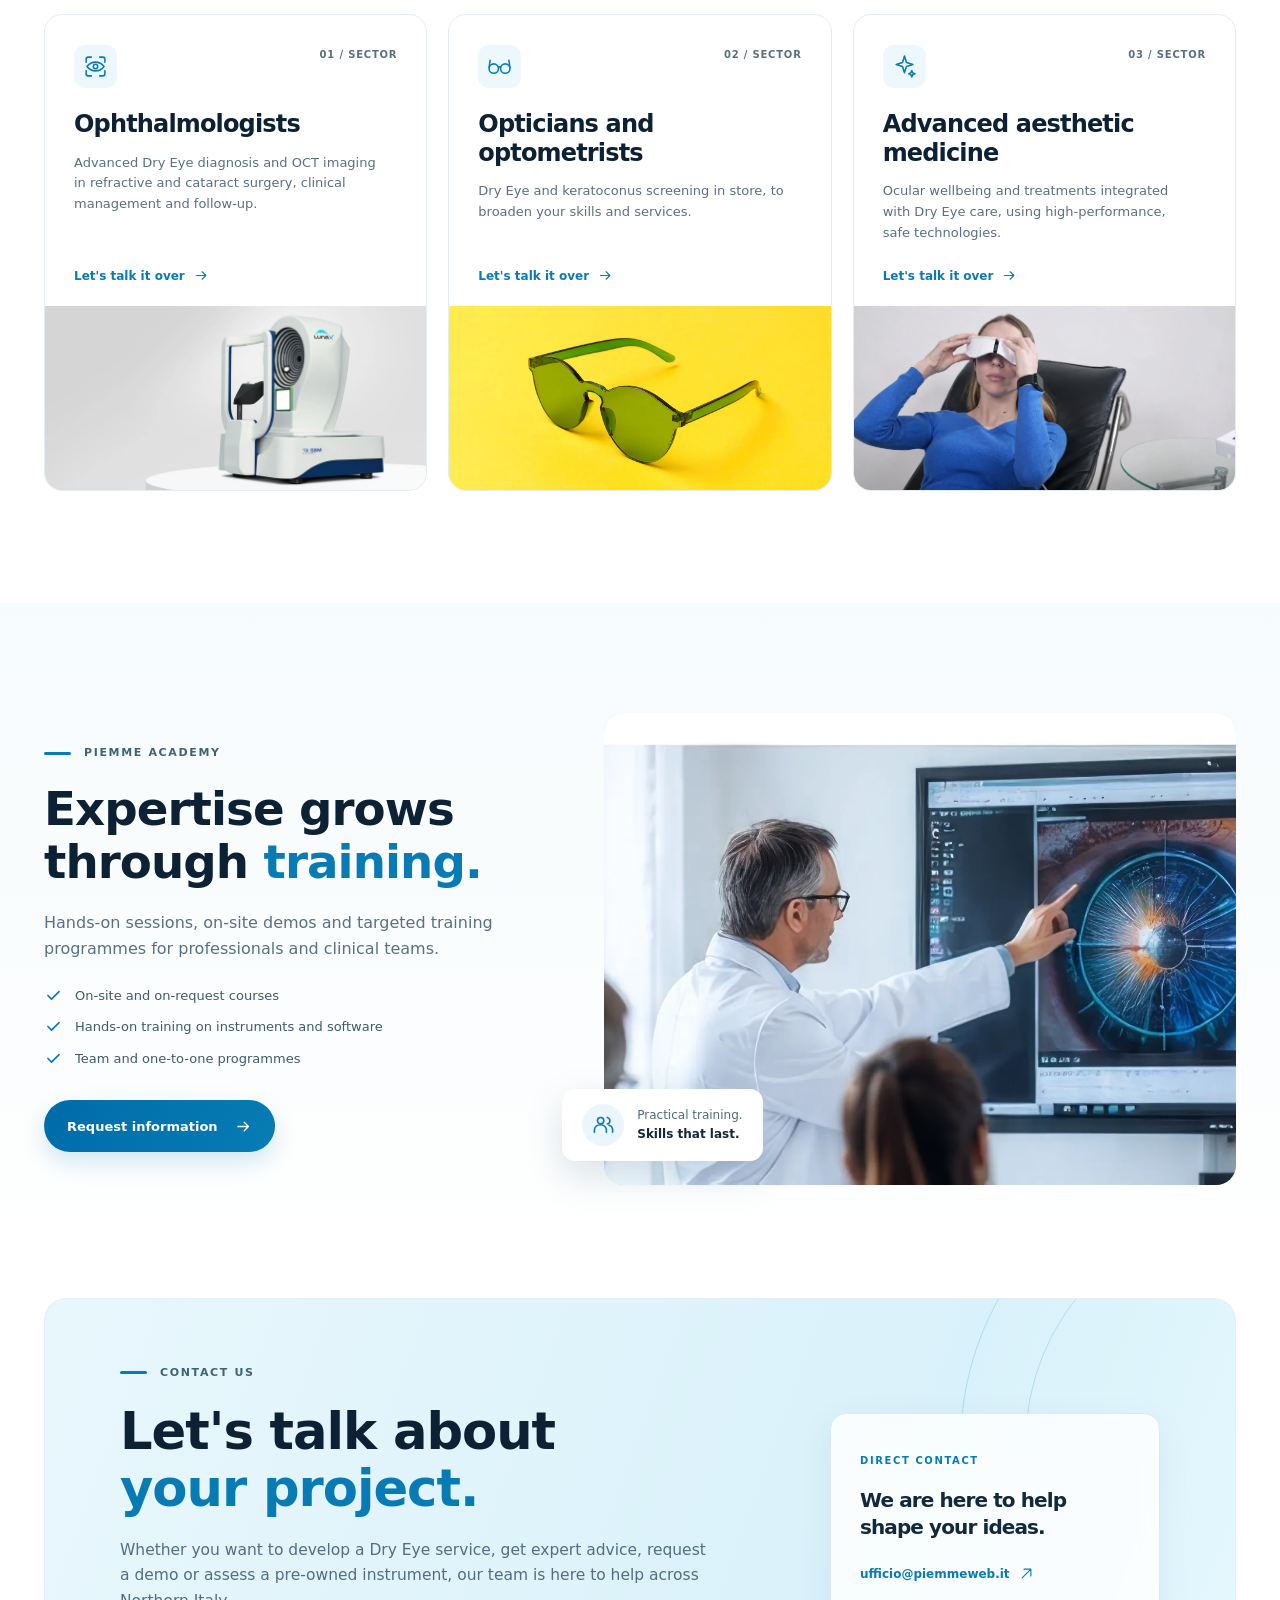
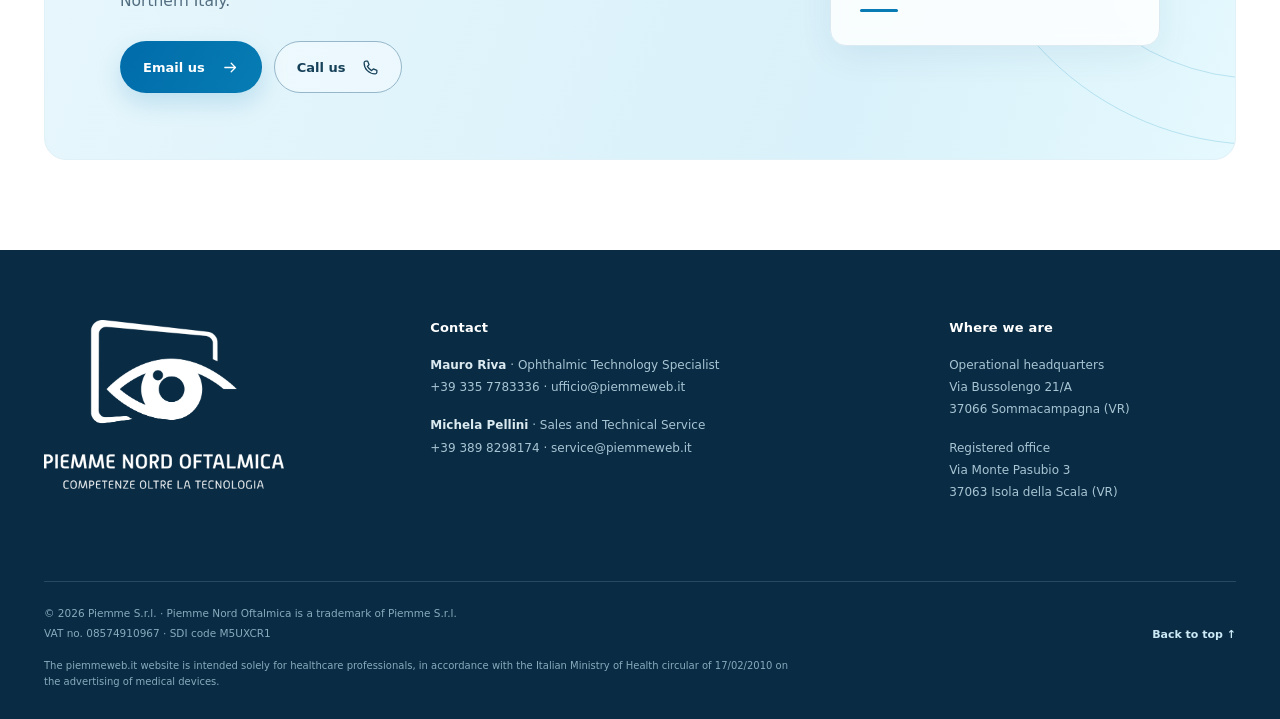
==== commit e10758f3: "SEO e indicizzazione per motori di ricerca e assistenti AI Pagine IT ed EN, allineate: - title e met" ====
--- a/en/index.html
+++ b/en/index.html
@@ -20,12 +20,150 @@
     })();
   </script>
   <meta name="theme-color" content="#f8fcfd">
-  <meta name="description" content="Piemme Nord Oftalmica: ophthalmic technologies, specialist consulting, technical service and training for eye care professionals.">
-  <title>Piemme Nord Oftalmica — Seeing further</title>
-  <link rel="alternate" hreflang="it" href="../index.html">
-  <link rel="alternate" hreflang="en" href="index.html">
-  <link rel="alternate" hreflang="x-default" href="index.html">
+  <meta name="description" content="Piemme Nord Oftalmica: SBM Sistemi and Optopol ophthalmic equipment in Northern Italy. Dry Eye diagnostics, OCT, technical service, pre-owned and training.">
+  <title>Ophthalmic equipment &amp; Dry Eye diagnostics | Piemme Nord Oftalmica</title>
+  <link rel="canonical" href="https://www.dominio-da-definire.it/en/">
+  <link rel="alternate" hreflang="it" href="https://www.dominio-da-definire.it/">
+  <link rel="alternate" hreflang="en" href="https://www.dominio-da-definire.it/en/">
+  <link rel="alternate" hreflang="x-default" href="https://www.dominio-da-definire.it/en/">
   <link rel="icon" href="../assets/favicon.png" type="image/png">
+  <link rel="apple-touch-icon" href="../assets/apple-touch-icon.png">
+  <!-- Anteprima nei social e nelle app di messaggistica -->
+  <meta property="og:type" content="website">
+  <meta property="og:site_name" content="Piemme Nord Oftalmica">
+  <meta property="og:title" content="Ophthalmic equipment &amp; Dry Eye diagnostics | Piemme Nord Oftalmica">
+  <meta property="og:description" content="Piemme Nord Oftalmica: SBM Sistemi and Optopol ophthalmic equipment in Northern Italy. Dry Eye diagnostics, OCT, technical service, pre-owned and training.">
+  <meta property="og:url" content="https://www.dominio-da-definire.it/en/">
+  <meta property="og:image" content="https://www.dominio-da-definire.it/assets/og-image.jpg">
+  <meta property="og:image:width" content="1200">
+  <meta property="og:image:height" content="630">
+  <meta property="og:locale" content="en_US">
+  <meta property="og:locale:alternate" content="it_IT">
+  <meta name="twitter:card" content="summary_large_image">
+  <!-- Dati strutturati per motori di ricerca e assistenti AI: devono restare coerenti con i contatti visibili -->
+  <script type="application/ld+json">
+  {
+    "@context": "https://schema.org",
+    "@graph": [
+      {
+        "@type": "Organization",
+        "@id": "https://www.dominio-da-definire.it/#organization",
+        "name": "Piemme Nord Oftalmica",
+        "legalName": "Piemme S.r.l.",
+        "url": "https://www.dominio-da-definire.it/",
+        "logo": "https://www.dominio-da-definire.it/assets/logo-testata.png",
+        "image": "https://www.dominio-da-definire.it/assets/og-image.jpg",
+        "email": "ufficio@piemmeweb.it",
+        "telephone": "+39 335 7783336",
+        "vatID": "IT08574910967",
+        "address": {
+          "@type": "PostalAddress",
+          "streetAddress": "Via Bussolengo 21/A",
+          "postalCode": "37066",
+          "addressLocality": "Sommacampagna",
+          "addressRegion": "VR",
+          "addressCountry": "IT"
+        },
+        "contactPoint": [
+          {
+            "@type": "ContactPoint",
+            "contactType": "sales",
+            "name": "Mauro Riva",
+            "telephone": "+39 335 7783336",
+            "email": "ufficio@piemmeweb.it"
+          },
+          {
+            "@type": "ContactPoint",
+            "contactType": "technical support",
+            "name": "Michela Pellini",
+            "telephone": "+39 389 8298174",
+            "email": "service@piemmeweb.it"
+          }
+        ],
+        "areaServed": {
+          "@type": "Place",
+          "name": "Northern Italy"
+        },
+        "knowsAbout": [
+          "ophthalmic equipment",
+          "Dry Eye diagnosis (dry eye disease)",
+          "ocular surface analysis",
+          "OCT and angio-OCT",
+          "SBM Sistemi",
+          "Optopol",
+          "ophthalmic equipment technical service",
+          "pre-owned ophthalmic equipment",
+          "ophthalmic training"
+        ],
+        "makesOffer": [
+          {
+            "@type": "Offer",
+            "itemOffered": {
+              "@type": "Service",
+              "name": "Specialist consulting"
+            }
+          },
+          {
+            "@type": "Offer",
+            "itemOffered": {
+              "@type": "Service",
+              "name": "Sale of selected ophthalmic technologies"
+            }
+          },
+          {
+            "@type": "Offer",
+            "itemOffered": {
+              "@type": "Service",
+              "name": "Technical service"
+            }
+          },
+          {
+            "@type": "Offer",
+            "itemOffered": {
+              "@type": "Service",
+              "name": "Pre-owned equipment trade-in and handling"
+            }
+          },
+          {
+            "@type": "Offer",
+            "itemOffered": {
+              "@type": "Service",
+              "name": "Training (Piemme Academy)"
+            }
+          }
+        ]
+      },
+      {
+        "@type": "WebSite",
+        "@id": "https://www.dominio-da-definire.it/#website",
+        "url": "https://www.dominio-da-definire.it/",
+        "name": "Piemme Nord Oftalmica",
+        "inLanguage": [
+          "it",
+          "en"
+        ],
+        "publisher": {
+          "@id": "https://www.dominio-da-definire.it/#organization"
+        }
+      },
+      {
+        "@type": "WebPage",
+        "@id": "https://www.dominio-da-definire.it/en/#webpage",
+        "url": "https://www.dominio-da-definire.it/en/",
+        "name": "Ophthalmic equipment & Dry Eye diagnostics | Piemme Nord Oftalmica",
+        "description": "Piemme Nord Oftalmica: SBM Sistemi and Optopol ophthalmic equipment in Northern Italy. Dry Eye diagnostics, OCT, technical service, pre-owned and training.",
+        "inLanguage": "en",
+        "isPartOf": {
+          "@id": "https://www.dominio-da-definire.it/#website"
+        },
+        "about": {
+          "@id": "https://www.dominio-da-definire.it/#organization"
+        },
+        "primaryImageOfPage": "https://www.dominio-da-definire.it/assets/og-image.jpg"
+      }
+    ]
+  }
+  </script>
   <link rel="preload" href="../assets/hero-eye.webp" as="image">
   <link rel="stylesheet" href="../styles.css">
   <script src="../script.js" defer></script>
@@ -86,7 +224,7 @@
         <div class="hero-copy">
           <p class="eyebrow"><span class="eyebrow-rule"></span> Expertise beyond technology</p>
           <h1 id="hero-heading">Seeing<br><span>further<span class="hero-dot">.</span></span></h1>
-          <p class="hero-lead">Advanced technologies, specialist expertise and training to improve quality of vision and ocular wellbeing.</p>
+          <p class="hero-lead">Advanced ophthalmic equipment, specialist expertise and training for dry eye diagnosis, quality of vision and ocular wellbeing.</p>
           <div class="hero-actions">
             <a class="button button-primary" href="#dry-eye">Discover the world of Dry Eye <svg class="icon" aria-hidden="true"><use href="#i-arrow"/></svg></a>
             <a class="button button-outline" href="#partner">Our technologies <svg class="icon" aria-hidden="true"><use href="#i-arrow-up"/></svg></a>
@@ -189,10 +327,10 @@
                   <img src="../assets/logo-sbm.webp" alt="SBM Sistemi" width="427" height="138" loading="lazy">
                 </div>
                 <h3>Ocular surface<br>and Dry Eye</h3>
-                <p>Diagnostics, analysis and treatments for the complete management of Dry Eye and the ocular surface.</p>
+                <p>Diagnostics, analysis and treatments for the complete management of Dry Eye and the ocular surface, with instruments such as the OS1000 and LUNA X.</p>
                 <a class="text-link" href="https://www.sbmsistemi.com/" target="_blank" rel="noopener noreferrer">Visit sbmsistemi.com<span class="visually-hidden"> (opens in a new tab)</span> <svg class="icon" aria-hidden="true"><use href="#i-arrow-up"/></svg></a>
               </div>
-              <img class="product-image sbm-device" src="../assets/sbm-device.webp" alt="SBM ophthalmic diagnostic device" width="527" height="600" loading="lazy">
+              <img class="product-image sbm-device" src="../assets/sbm-device.webp" alt="SBM Sistemi OS1000 instrument" width="527" height="600" loading="lazy">
             </div>
           </article>
           <article class="partner-card">
@@ -206,10 +344,10 @@
                   <img src="../assets/logo-optopol.svg" alt="Optopol Technology" width="460" height="98" loading="lazy">
                 </div>
                 <h3>Advanced ophthalmic<br>imaging</h3>
-                <p>OCT, angio-OCT and imaging solutions for precise, in-depth diagnosis.</p>
+                <p>OCT such as the REVO HR, angio-OCT and imaging solutions for precise, in-depth diagnosis.</p>
                 <a class="text-link" href="https://www.optopol.com/" target="_blank" rel="noopener noreferrer">Visit optopol.com<span class="visually-hidden"> (opens in a new tab)</span> <svg class="icon" aria-hidden="true"><use href="#i-arrow-up"/></svg></a>
               </div>
-              <img class="product-image optopol-device" src="../assets/optopol-device.webp" alt="Optopol ophthalmic imaging device" width="545" height="600" loading="lazy">
+              <img class="product-image optopol-device" src="../assets/optopol-device.webp" alt="Optopol REVO HR, OCT with fundus camera" width="545" height="600" loading="lazy">
             </div>
           </article>
         </div>
@@ -223,7 +361,7 @@
         <div class="dry-content">
           <p class="eyebrow eyebrow-light"><span class="eyebrow-rule"></span> Focus on Dry Eye</p>
           <h2 id="dry-heading">From diagnosis<br>to <span class="text-accent">visual wellbeing.</span></h2>
-          <p>A complete pathway to understand, manage and treat Dry Eye, with advanced technology solutions and an integrated, multidisciplinary approach.</p>
+          <p>A complete pathway to understand, manage and treat Dry Eye (dry eye disease), with advanced technology solutions and an integrated, multidisciplinary approach.</p>
           <div class="dry-keywords">
             <span>Diagnosis</span>
             <span>Treatment</span>
@@ -249,10 +387,10 @@
               <span class="solution-number" aria-hidden="true">01 / SECTOR</span>
               <span class="solution-icon"><svg class="icon" aria-hidden="true"><use href="#i-scan"/></svg></span>
               <h3>Ophthalmologists</h3>
-              <p>Advanced Dry Eye diagnosis in refractive and cataract surgery, clinical management and follow-up.</p>
+              <p>Advanced Dry Eye diagnosis and OCT imaging in refractive and cataract surgery, clinical management and follow-up.</p>
               <a class="solution-link" href="#contatti">Let's talk it over <svg class="icon" aria-hidden="true"><use href="#i-arrow"/></svg></a>
             </div>
-            <div class="solution-picture"><img src="../assets/oculisti.webp" alt="Diagnostic equipment for ophthalmology" width="1600" height="744" loading="lazy"></div>
+            <div class="solution-picture"><img src="../assets/oculisti.webp" alt="SBM Sistemi LUNA X diagnostic instrument for ophthalmology" width="1600" height="744" loading="lazy"></div>
           </article>
           <article class="solution-card">
             <div class="solution-body">
@@ -309,7 +447,7 @@
           <div class="contact-copy">
             <p class="eyebrow"><span class="eyebrow-rule"></span> Contact us</p>
             <h2 id="contatti-heading">Let's talk about<br><span class="text-blue">your project.</span></h2>
-            <p>Whether you want to develop a Dry Eye service, get expert advice, request a demo or assess a pre-owned instrument, our team is here to help.</p>
+            <p>Whether you want to develop a Dry Eye service, get expert advice, request a demo or assess a pre-owned instrument, our team is here to help across Northern Italy.</p>
             <div class="contact-actions">
               <a class="button button-primary" href="mailto:ufficio@piemmeweb.it?subject=Consultation%20request%20-%20Piemme%20Nord%20Oftalmica">Email us <svg class="icon" aria-hidden="true"><use href="#i-arrow"/></svg></a>
               <a class="button button-outline" href="tel:+393357783336">Call us <svg class="icon" aria-hidden="true"><use href="#i-phone"/></svg></a>
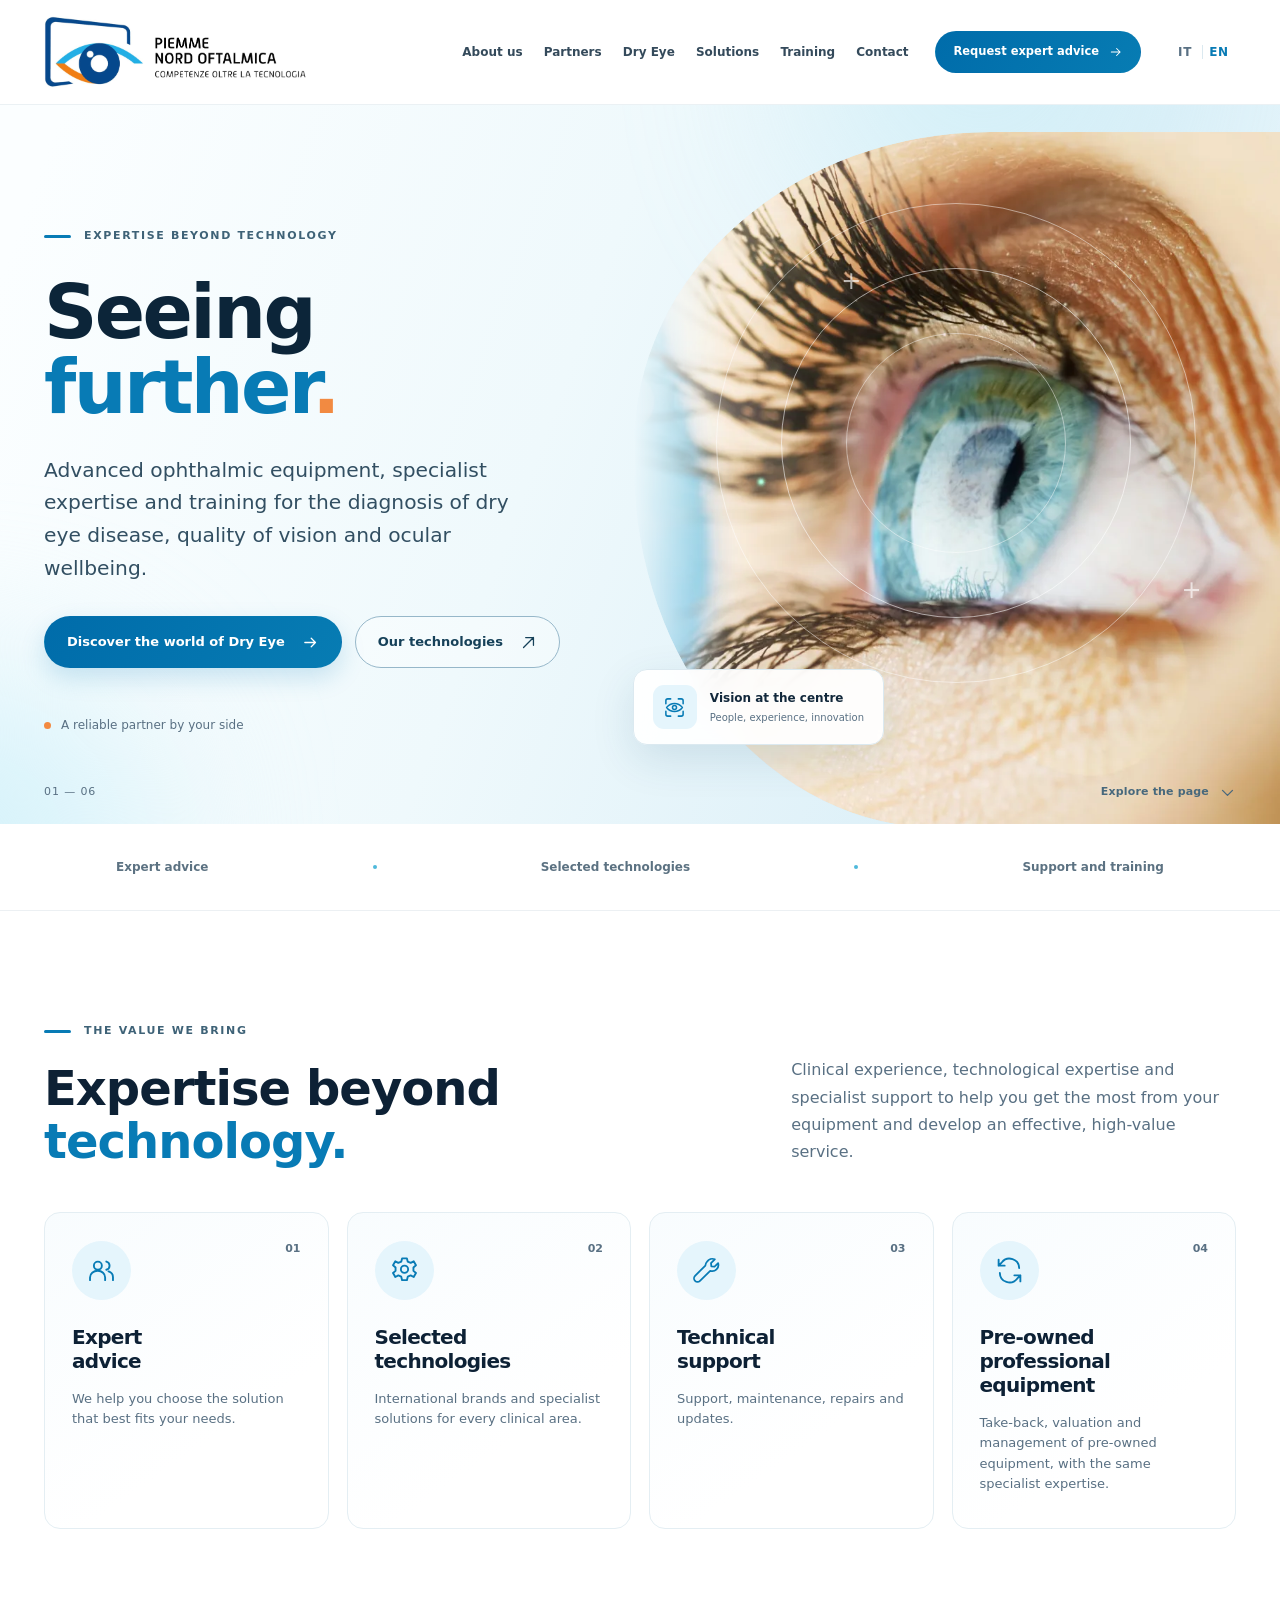
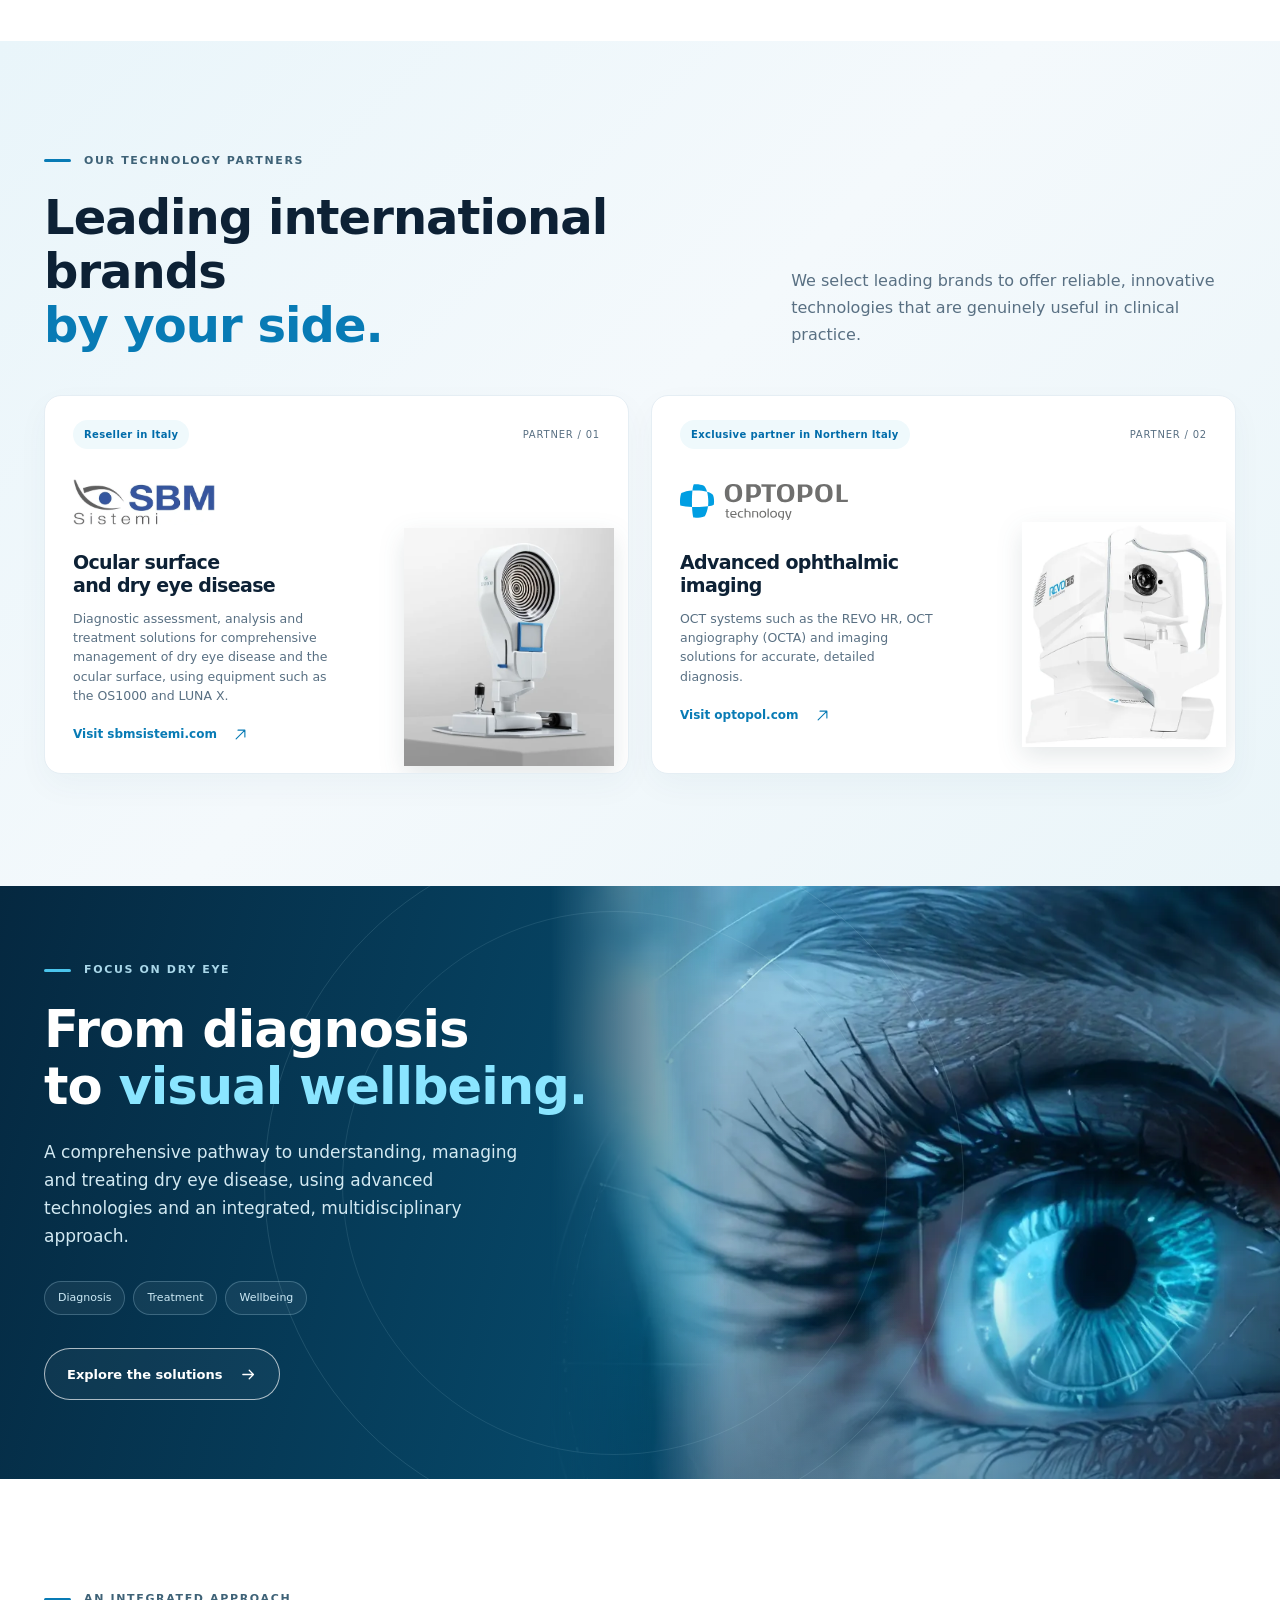
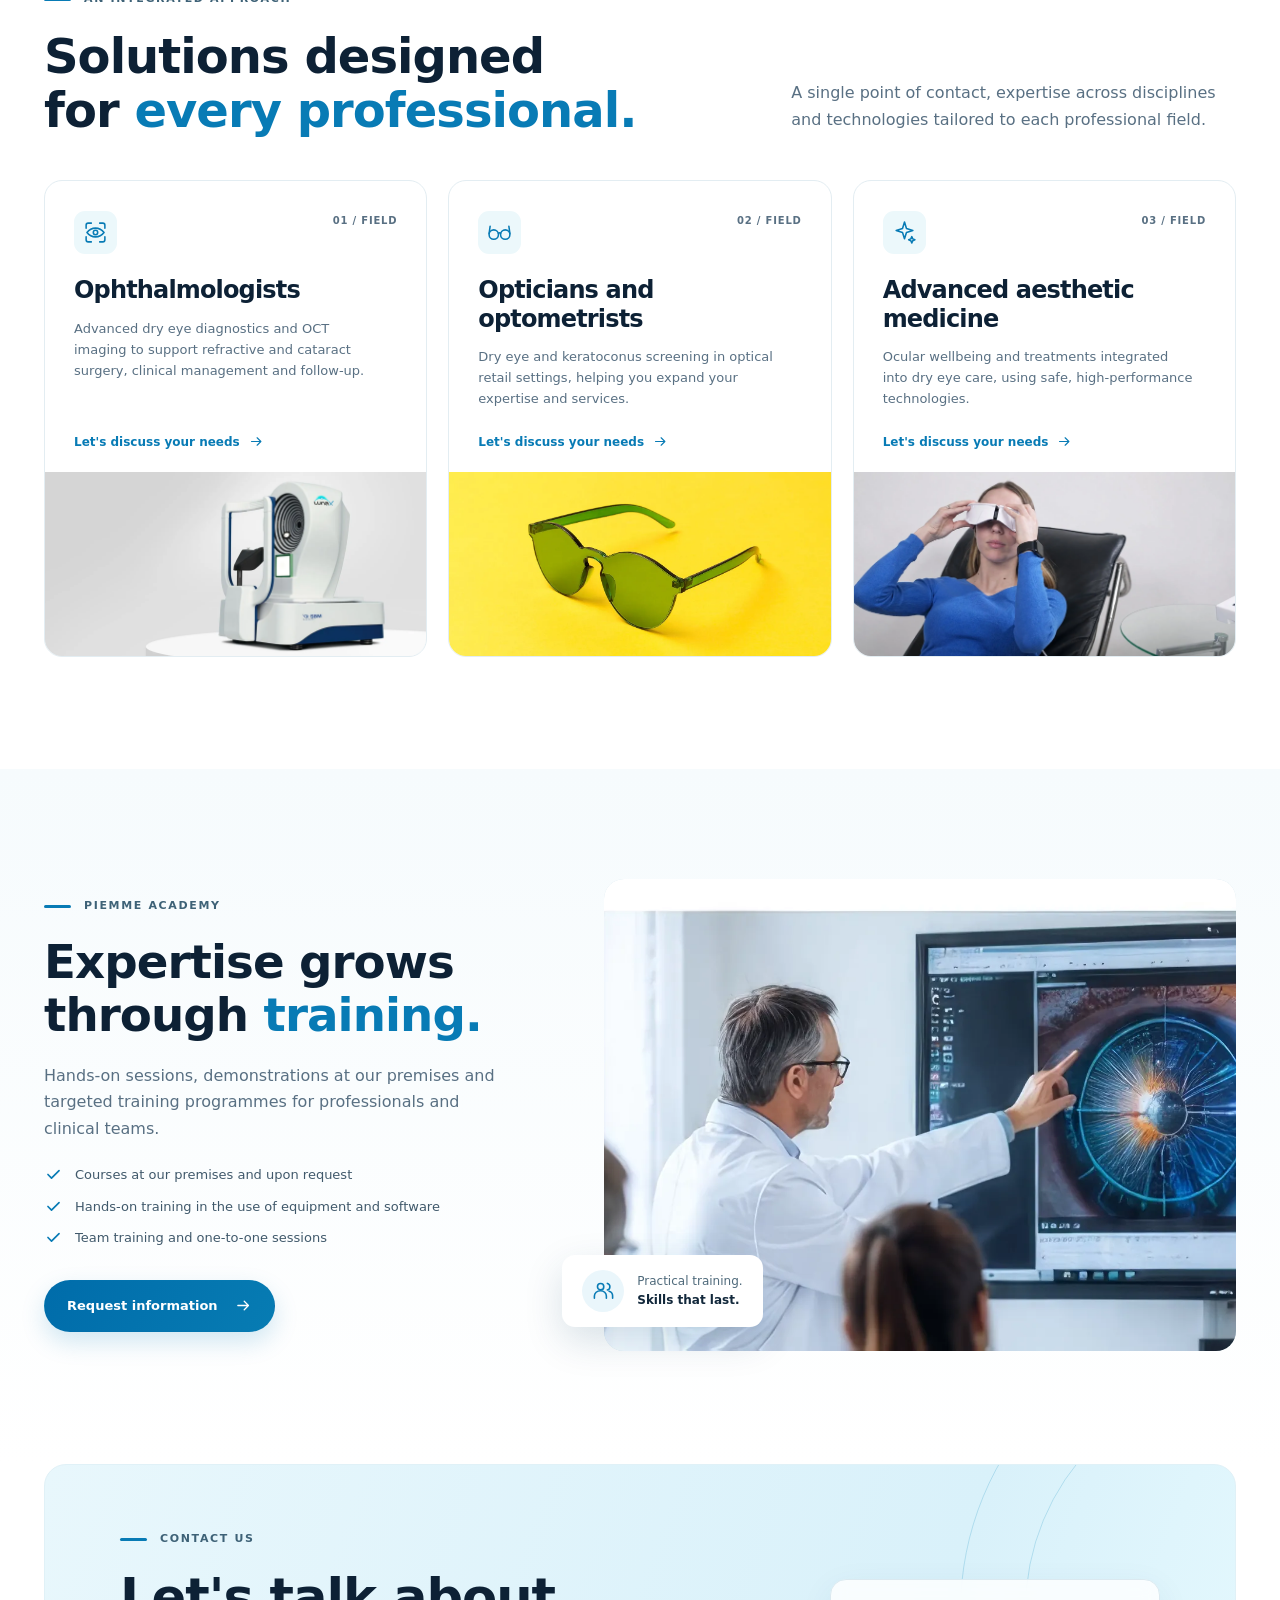
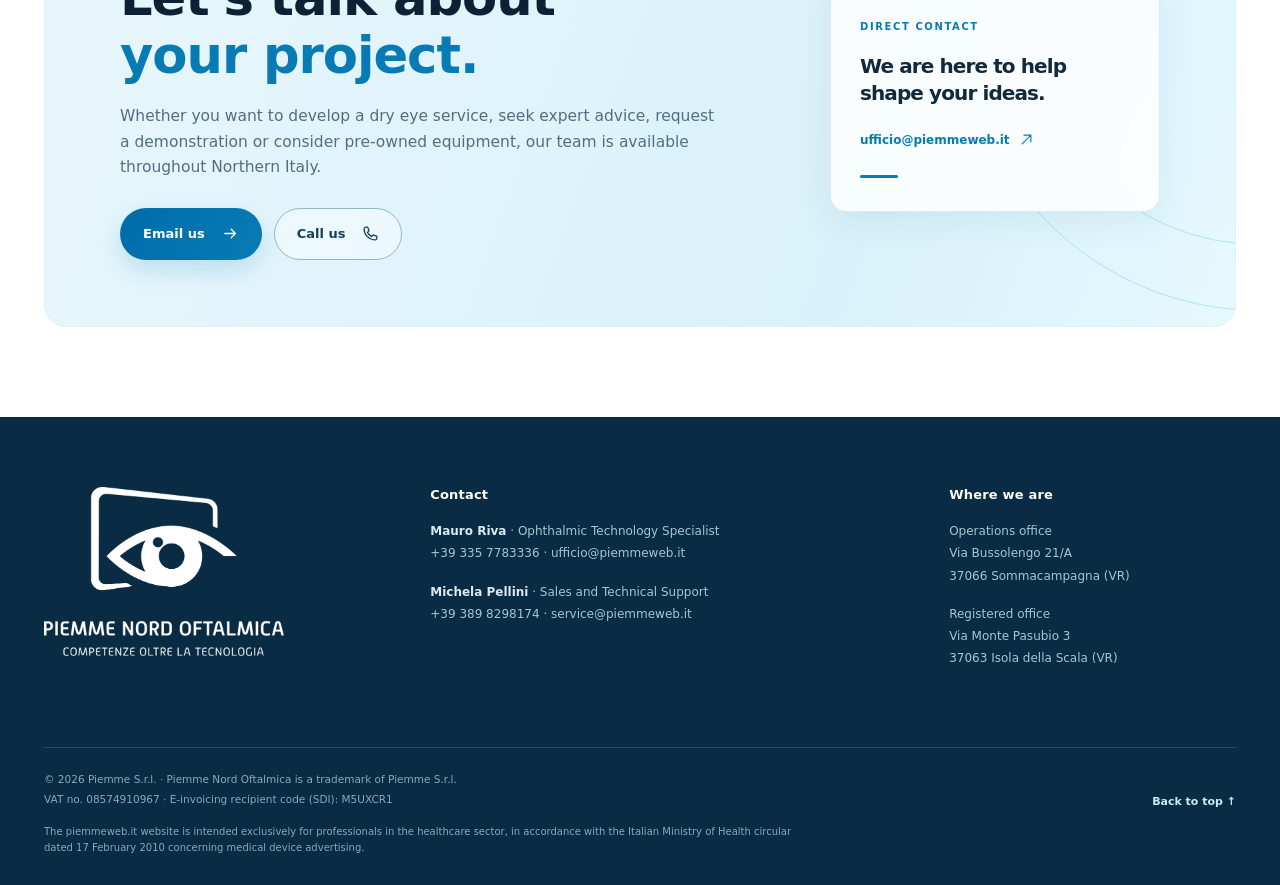
==== commit fda9d10f: "Versione approvata dal cliente: dominio www.piemmeweb.it, installazione su IIS - dominio definitivo " ====
--- a/en/index.html
+++ b/en/index.html
@@ -20,21 +20,21 @@
     })();
   </script>
   <meta name="theme-color" content="#f8fcfd">
-  <meta name="description" content="Piemme Nord Oftalmica: SBM Sistemi and Optopol ophthalmic equipment in Northern Italy. Dry Eye diagnostics, OCT, technical service, pre-owned and training.">
+  <meta name="description" content="Piemme Nord Oftalmica: SBM Sistemi and Optopol ophthalmic equipment in Northern Italy. Dry Eye diagnostics, OCT, technical support, pre-owned and training.">
   <title>Ophthalmic equipment &amp; Dry Eye diagnostics | Piemme Nord Oftalmica</title>
-  <link rel="canonical" href="https://www.dominio-da-definire.it/en/">
-  <link rel="alternate" hreflang="it" href="https://www.dominio-da-definire.it/">
-  <link rel="alternate" hreflang="en" href="https://www.dominio-da-definire.it/en/">
-  <link rel="alternate" hreflang="x-default" href="https://www.dominio-da-definire.it/en/">
+  <link rel="canonical" href="https://www.piemmeweb.it/en/">
+  <link rel="alternate" hreflang="it" href="https://www.piemmeweb.it/">
+  <link rel="alternate" hreflang="en" href="https://www.piemmeweb.it/en/">
+  <link rel="alternate" hreflang="x-default" href="https://www.piemmeweb.it/en/">
   <link rel="icon" href="../assets/favicon.png" type="image/png">
   <link rel="apple-touch-icon" href="../assets/apple-touch-icon.png">
   <!-- Anteprima nei social e nelle app di messaggistica -->
   <meta property="og:type" content="website">
   <meta property="og:site_name" content="Piemme Nord Oftalmica">
   <meta property="og:title" content="Ophthalmic equipment &amp; Dry Eye diagnostics | Piemme Nord Oftalmica">
-  <meta property="og:description" content="Piemme Nord Oftalmica: SBM Sistemi and Optopol ophthalmic equipment in Northern Italy. Dry Eye diagnostics, OCT, technical service, pre-owned and training.">
-  <meta property="og:url" content="https://www.dominio-da-definire.it/en/">
-  <meta property="og:image" content="https://www.dominio-da-definire.it/assets/og-image.jpg">
+  <meta property="og:description" content="Piemme Nord Oftalmica: SBM Sistemi and Optopol ophthalmic equipment in Northern Italy. Dry Eye diagnostics, OCT, technical support, pre-owned and training.">
+  <meta property="og:url" content="https://www.piemmeweb.it/en/">
+  <meta property="og:image" content="https://www.piemmeweb.it/assets/og-image.jpg">
   <meta property="og:image:width" content="1200">
   <meta property="og:image:height" content="630">
   <meta property="og:locale" content="en_US">
@@ -47,12 +47,12 @@
     "@graph": [
       {
         "@type": "Organization",
-        "@id": "https://www.dominio-da-definire.it/#organization",
+        "@id": "https://www.piemmeweb.it/#organization",
         "name": "Piemme Nord Oftalmica",
         "legalName": "Piemme S.r.l.",
-        "url": "https://www.dominio-da-definire.it/",
-        "logo": "https://www.dominio-da-definire.it/assets/logo-testata.png",
-        "image": "https://www.dominio-da-definire.it/assets/og-image.jpg",
+        "url": "https://www.piemmeweb.it/",
+        "logo": "https://www.piemmeweb.it/assets/logo-testata.png",
+        "image": "https://www.piemmeweb.it/assets/og-image.jpg",
         "email": "ufficio@piemmeweb.it",
         "telephone": "+39 335 7783336",
         "vatID": "IT08574910967",
@@ -86,12 +86,12 @@
         },
         "knowsAbout": [
           "ophthalmic equipment",
-          "Dry Eye diagnosis (dry eye disease)",
+          "dry eye disease diagnosis",
           "ocular surface analysis",
-          "OCT and angio-OCT",
+          "OCT and OCT angiography (OCTA)",
           "SBM Sistemi",
           "Optopol",
-          "ophthalmic equipment technical service",
+          "ophthalmic equipment technical support",
           "pre-owned ophthalmic equipment",
           "ophthalmic training"
         ],
@@ -100,7 +100,7 @@
             "@type": "Offer",
             "itemOffered": {
               "@type": "Service",
-              "name": "Specialist consulting"
+              "name": "Expert advice"
             }
           },
           {
@@ -114,14 +114,14 @@
             "@type": "Offer",
             "itemOffered": {
               "@type": "Service",
-              "name": "Technical service"
+              "name": "Technical support"
             }
           },
           {
             "@type": "Offer",
             "itemOffered": {
               "@type": "Service",
-              "name": "Pre-owned equipment trade-in and handling"
+              "name": "Pre-owned equipment take-back, valuation and management"
             }
           },
           {
@@ -135,31 +135,31 @@
       },
       {
         "@type": "WebSite",
-        "@id": "https://www.dominio-da-definire.it/#website",
-        "url": "https://www.dominio-da-definire.it/",
+        "@id": "https://www.piemmeweb.it/#website",
+        "url": "https://www.piemmeweb.it/",
         "name": "Piemme Nord Oftalmica",
         "inLanguage": [
           "it",
           "en"
         ],
         "publisher": {
-          "@id": "https://www.dominio-da-definire.it/#organization"
+          "@id": "https://www.piemmeweb.it/#organization"
         }
       },
       {
         "@type": "WebPage",
-        "@id": "https://www.dominio-da-definire.it/en/#webpage",
-        "url": "https://www.dominio-da-definire.it/en/",
+        "@id": "https://www.piemmeweb.it/en/#webpage",
+        "url": "https://www.piemmeweb.it/en/",
         "name": "Ophthalmic equipment & Dry Eye diagnostics | Piemme Nord Oftalmica",
-        "description": "Piemme Nord Oftalmica: SBM Sistemi and Optopol ophthalmic equipment in Northern Italy. Dry Eye diagnostics, OCT, technical service, pre-owned and training.",
+        "description": "Piemme Nord Oftalmica: SBM Sistemi and Optopol ophthalmic equipment in Northern Italy. Dry Eye diagnostics, OCT, technical support, pre-owned and training.",
         "inLanguage": "en",
         "isPartOf": {
-          "@id": "https://www.dominio-da-definire.it/#website"
+          "@id": "https://www.piemmeweb.it/#website"
         },
         "about": {
-          "@id": "https://www.dominio-da-definire.it/#organization"
+          "@id": "https://www.piemmeweb.it/#organization"
         },
-        "primaryImageOfPage": "https://www.dominio-da-definire.it/assets/og-image.jpg"
+        "primaryImageOfPage": "https://www.piemmeweb.it/assets/og-image.jpg"
       }
     ]
   }
@@ -204,7 +204,7 @@
         <a href="#contatti" data-nav>Contact</a>
       </nav>
 
-      <a class="button button-primary header-cta" href="#contatti">Request a consultation <svg class="icon" aria-hidden="true"><use href="#i-arrow"/></svg></a>
+      <a class="button button-primary header-cta" href="#contatti">Request expert advice <svg class="icon" aria-hidden="true"><use href="#i-arrow"/></svg></a>
       <nav class="lang-switch" aria-label="Language">
         <a href="../index.html" hreflang="it" lang="it" data-lang="it">IT</a>
         <a href="index.html" hreflang="en" lang="en" data-lang="en" aria-current="true">EN</a>
@@ -224,12 +224,12 @@
         <div class="hero-copy">
           <p class="eyebrow"><span class="eyebrow-rule"></span> Expertise beyond technology</p>
           <h1 id="hero-heading">Seeing<br><span>further<span class="hero-dot">.</span></span></h1>
-          <p class="hero-lead">Advanced ophthalmic equipment, specialist expertise and training for dry eye diagnosis, quality of vision and ocular wellbeing.</p>
+          <p class="hero-lead">Advanced ophthalmic equipment, specialist expertise and training for the diagnosis of dry eye disease, quality of vision and ocular wellbeing.</p>
           <div class="hero-actions">
             <a class="button button-primary" href="#dry-eye">Discover the world of Dry Eye <svg class="icon" aria-hidden="true"><use href="#i-arrow"/></svg></a>
             <a class="button button-outline" href="#partner">Our technologies <svg class="icon" aria-hidden="true"><use href="#i-arrow-up"/></svg></a>
           </div>
-          <p class="hero-footnote"><span class="small-dot"></span> A reliable partner at your side</p>
+          <p class="hero-footnote"><span class="small-dot"></span> A reliable partner by your side</p>
         </div>
         <div class="hero-art" aria-hidden="true">
           <div class="hero-image-frame"><img class="hero-image" src="../assets/hero-eye.webp" alt="" width="1188" height="1034" fetchpriority="high"></div>
@@ -252,11 +252,11 @@
 
     <div class="trust-strip">
       <div class="container trust-inner">
-        <span>Specialist consulting</span>
+        <span>Expert advice</span>
         <span class="trust-dot" aria-hidden="true"></span>
         <span>Selected technologies</span>
         <span class="trust-dot" aria-hidden="true"></span>
-        <span>Service and training</span>
+        <span>Support and training</span>
       </div>
     </div>
 
@@ -264,10 +264,10 @@
       <div class="container">
         <div class="section-intro section-intro-split">
           <div>
-            <p class="eyebrow"><span class="eyebrow-rule"></span> Our value</p>
+            <p class="eyebrow"><span class="eyebrow-rule"></span> The value we bring</p>
             <h2 id="valore-heading">Expertise beyond<br><span class="text-blue">technology.</span></h2>
           </div>
-          <p class="section-description">Clinical experience, technological know-how and specialist support to help you get the most from your equipment and build an effective, valuable service.</p>
+          <p class="section-description">Clinical experience, technological expertise and specialist support to help you get the most from your equipment and develop an effective, high-value service.</p>
         </div>
         <div class="values-grid">
           <article class="value-card">
@@ -275,7 +275,7 @@
               <span class="icon-circle"><svg class="icon" aria-hidden="true"><use href="#i-people"/></svg></span>
               <span class="card-number" aria-hidden="true">01</span>
             </div>
-            <h3>Specialist<br>consulting</h3>
+            <h3>Expert<br>advice</h3>
             <p>We help you choose the solution that best fits your needs.</p>
           </article>
           <article class="value-card">
@@ -291,16 +291,16 @@
               <span class="icon-circle"><svg class="icon" aria-hidden="true"><use href="#i-tool"/></svg></span>
               <span class="card-number" aria-hidden="true">03</span>
             </div>
-            <h3>Technical<br>service</h3>
-            <p>Support, maintenance, repair and upgrades.</p>
+            <h3>Technical<br>support</h3>
+            <p>Support, maintenance, repairs and updates.</p>
           </article>
           <article class="value-card">
             <div class="value-top">
               <span class="icon-circle"><svg class="icon" aria-hidden="true"><use href="#i-refresh"/></svg></span>
               <span class="card-number" aria-hidden="true">04</span>
             </div>
-            <h3>Pre-owned<br>equipment</h3>
-            <p>Trade-in, appraisal and handling of pre-owned equipment with the same expertise.</p>
+            <h3>Pre-owned<br>professional equipment</h3>
+            <p>Take-back, valuation and management of pre-owned equipment, with the same specialist expertise.</p>
           </article>
         </div>
       </div>
@@ -311,14 +311,14 @@
         <div class="section-intro partners-intro">
           <div>
             <p class="eyebrow"><span class="eyebrow-rule"></span> Our technology partners</p>
-            <h2 id="partner-heading">International excellence<br><span class="text-blue">at your side.</span></h2>
+            <h2 id="partner-heading">Leading international brands<br><span class="text-blue">by your side.</span></h2>
           </div>
           <p class="section-description">We select leading brands to offer reliable, innovative technologies that are genuinely useful in clinical practice.</p>
         </div>
         <div class="partners-grid">
           <article class="partner-card">
             <div class="partner-card-head">
-              <span class="small-label">Authorised dealer for Italy</span>
+              <span class="small-label">Reseller in Italy</span>
               <span class="partner-serial" aria-hidden="true">PARTNER / 01</span>
             </div>
             <div class="partner-card-body">
@@ -326,8 +326,8 @@
                 <div class="partner-logo sbm-logo">
                   <img src="../assets/logo-sbm.webp" alt="SBM Sistemi" width="427" height="138" loading="lazy">
                 </div>
-                <h3>Ocular surface<br>and Dry Eye</h3>
-                <p>Diagnostics, analysis and treatments for the complete management of Dry Eye and the ocular surface, with instruments such as the OS1000 and LUNA X.</p>
+                <h3>Ocular surface<br>and dry eye disease</h3>
+                <p>Diagnostic assessment, analysis and treatment solutions for comprehensive management of dry eye disease and the ocular surface, using equipment such as the OS1000 and LUNA X.</p>
                 <a class="text-link" href="https://www.sbmsistemi.com/" target="_blank" rel="noopener noreferrer">Visit sbmsistemi.com<span class="visually-hidden"> (opens in a new tab)</span> <svg class="icon" aria-hidden="true"><use href="#i-arrow-up"/></svg></a>
               </div>
               <img class="product-image sbm-device" src="../assets/sbm-device.webp" alt="SBM Sistemi OS1000 instrument" width="527" height="600" loading="lazy">
@@ -335,7 +335,7 @@
           </article>
           <article class="partner-card">
             <div class="partner-card-head">
-              <span class="small-label">Exclusive for Northern Italy</span>
+              <span class="small-label">Exclusive partner in Northern Italy</span>
               <span class="partner-serial" aria-hidden="true">PARTNER / 02</span>
             </div>
             <div class="partner-card-body">
@@ -344,7 +344,7 @@
                   <img src="../assets/logo-optopol.svg" alt="Optopol Technology" width="460" height="98" loading="lazy">
                 </div>
                 <h3>Advanced ophthalmic<br>imaging</h3>
-                <p>OCT such as the REVO HR, angio-OCT and imaging solutions for precise, in-depth diagnosis.</p>
+                <p>OCT systems such as the REVO HR, OCT angiography (OCTA) and imaging solutions for accurate, detailed diagnosis.</p>
                 <a class="text-link" href="https://www.optopol.com/" target="_blank" rel="noopener noreferrer">Visit optopol.com<span class="visually-hidden"> (opens in a new tab)</span> <svg class="icon" aria-hidden="true"><use href="#i-arrow-up"/></svg></a>
               </div>
               <img class="product-image optopol-device" src="../assets/optopol-device.webp" alt="Optopol REVO HR, OCT with fundus camera" width="545" height="600" loading="lazy">
@@ -361,7 +361,7 @@
         <div class="dry-content">
           <p class="eyebrow eyebrow-light"><span class="eyebrow-rule"></span> Focus on Dry Eye</p>
           <h2 id="dry-heading">From diagnosis<br>to <span class="text-accent">visual wellbeing.</span></h2>
-          <p>A complete pathway to understand, manage and treat Dry Eye (dry eye disease), with advanced technology solutions and an integrated, multidisciplinary approach.</p>
+          <p>A comprehensive pathway to understanding, managing and treating dry eye disease, using advanced technologies and an integrated, multidisciplinary approach.</p>
           <div class="dry-keywords">
             <span>Diagnosis</span>
             <span>Treatment</span>
@@ -379,36 +379,36 @@
             <p class="eyebrow"><span class="eyebrow-rule"></span> An integrated approach</p>
             <h2 id="soluzioni-heading">Solutions designed<br>for <span class="text-blue">every professional.</span></h2>
           </div>
-          <p class="section-description">A single point of contact, a range of expertise and targeted technologies for every professional field.</p>
+          <p class="section-description">A single point of contact, expertise across disciplines and technologies tailored to each professional field.</p>
         </div>
         <div class="solutions-grid">
           <article class="solution-card">
             <div class="solution-body">
-              <span class="solution-number" aria-hidden="true">01 / SECTOR</span>
+              <span class="solution-number" aria-hidden="true">01 / FIELD</span>
               <span class="solution-icon"><svg class="icon" aria-hidden="true"><use href="#i-scan"/></svg></span>
               <h3>Ophthalmologists</h3>
-              <p>Advanced Dry Eye diagnosis and OCT imaging in refractive and cataract surgery, clinical management and follow-up.</p>
-              <a class="solution-link" href="#contatti">Let's talk it over <svg class="icon" aria-hidden="true"><use href="#i-arrow"/></svg></a>
-            </div>
-            <div class="solution-picture"><img src="../assets/oculisti.webp" alt="SBM Sistemi LUNA X diagnostic instrument for ophthalmology" width="1600" height="744" loading="lazy"></div>
+              <p>Advanced dry eye diagnostics and OCT imaging to support refractive and cataract surgery, clinical management and follow-up.</p>
+              <a class="solution-link" href="#contatti">Let's discuss your needs <svg class="icon" aria-hidden="true"><use href="#i-arrow"/></svg></a>
+            </div>
+            <div class="solution-picture"><img src="../assets/oculisti.webp" alt="SBM Sistemi LUNA X ophthalmic diagnostic instrument" width="1600" height="744" loading="lazy"></div>
           </article>
           <article class="solution-card">
             <div class="solution-body">
-              <span class="solution-number" aria-hidden="true">02 / SECTOR</span>
+              <span class="solution-number" aria-hidden="true">02 / FIELD</span>
               <span class="solution-icon"><svg class="icon" aria-hidden="true"><use href="#i-glasses"/></svg></span>
               <h3>Opticians and<br>optometrists</h3>
-              <p>Dry Eye and keratoconus screening in store, to broaden your skills and services.</p>
-              <a class="solution-link" href="#contatti">Let's talk it over <svg class="icon" aria-hidden="true"><use href="#i-arrow"/></svg></a>
-            </div>
-            <div class="solution-picture solution-picture-yellow"><img src="../assets/ottici.webp" alt="Eyewear for visual wellbeing" width="1239" height="810" loading="lazy"></div>
+              <p>Dry eye and keratoconus screening in optical retail settings, helping you expand your expertise and services.</p>
+              <a class="solution-link" href="#contatti">Let's discuss your needs <svg class="icon" aria-hidden="true"><use href="#i-arrow"/></svg></a>
+            </div>
+            <div class="solution-picture solution-picture-yellow"><img src="../assets/ottici.webp" alt="Professional eyewear for visual wellbeing" width="1239" height="810" loading="lazy"></div>
           </article>
           <article class="solution-card">
             <div class="solution-body">
-              <span class="solution-number" aria-hidden="true">03 / SECTOR</span>
+              <span class="solution-number" aria-hidden="true">03 / FIELD</span>
               <span class="solution-icon"><svg class="icon" aria-hidden="true"><use href="#i-sparkle"/></svg></span>
               <h3>Advanced aesthetic<br>medicine</h3>
-              <p>Ocular wellbeing and treatments integrated with Dry Eye care, using high-performance, safe technologies.</p>
-              <a class="solution-link" href="#contatti">Let's talk it over <svg class="icon" aria-hidden="true"><use href="#i-arrow"/></svg></a>
+              <p>Ocular wellbeing and treatments integrated into dry eye care, using safe, high-performance technologies.</p>
+              <a class="solution-link" href="#contatti">Let's discuss your needs <svg class="icon" aria-hidden="true"><use href="#i-arrow"/></svg></a>
             </div>
             <div class="solution-picture solution-picture-left"><img src="../assets/estetica.webp" alt="Patient during an eye treatment" width="1600" height="774" loading="lazy"></div>
           </article>
@@ -421,16 +421,16 @@
         <div class="academy-copy">
           <p class="eyebrow"><span class="eyebrow-rule"></span> Piemme Academy</p>
           <h2 id="academy-heading">Expertise grows<br>through <span class="text-blue">training.</span></h2>
-          <p class="academy-lead">Hands-on sessions, on-site demos and targeted training programmes for professionals and clinical teams.</p>
+          <p class="academy-lead">Hands-on sessions, demonstrations at our premises and targeted training programmes for professionals and clinical teams.</p>
           <ul class="check-list">
-            <li><svg class="icon" aria-hidden="true"><use href="#i-check"/></svg> On-site and on-request courses</li>
-            <li><svg class="icon" aria-hidden="true"><use href="#i-check"/></svg> Hands-on training on instruments and software</li>
-            <li><svg class="icon" aria-hidden="true"><use href="#i-check"/></svg> Team and one-to-one programmes</li>
+            <li><svg class="icon" aria-hidden="true"><use href="#i-check"/></svg> Courses at our premises and upon request</li>
+            <li><svg class="icon" aria-hidden="true"><use href="#i-check"/></svg> Hands-on training in the use of equipment and software</li>
+            <li><svg class="icon" aria-hidden="true"><use href="#i-check"/></svg> Team training and one-to-one sessions</li>
           </ul>
           <a class="button button-primary" href="mailto:ufficio@piemmeweb.it?subject=Information%20request%20-%20Piemme%20Academy">Request information <svg class="icon" aria-hidden="true"><use href="#i-arrow"/></svg></a>
         </div>
         <div class="academy-visual">
-          <img src="../assets/academy.webp" alt="Specialist training session on eye diagnostics" width="2024" height="808" loading="lazy">
+          <img src="../assets/academy.webp" alt="Specialist training session in ophthalmic diagnostics" width="2024" height="808" loading="lazy">
           <div class="academy-caption">
             <span class="caption-icon"><svg class="icon" aria-hidden="true"><use href="#i-people"/></svg></span>
             <span>Practical training.<br><strong>Skills that last.</strong></span>
@@ -447,7 +447,7 @@
           <div class="contact-copy">
             <p class="eyebrow"><span class="eyebrow-rule"></span> Contact us</p>
             <h2 id="contatti-heading">Let's talk about<br><span class="text-blue">your project.</span></h2>
-            <p>Whether you want to develop a Dry Eye service, get expert advice, request a demo or assess a pre-owned instrument, our team is here to help across Northern Italy.</p>
+            <p>Whether you want to develop a dry eye service, seek expert advice, request a demonstration or consider pre-owned equipment, our team is available throughout Northern Italy.</p>
             <div class="contact-actions">
               <a class="button button-primary" href="mailto:ufficio@piemmeweb.it?subject=Consultation%20request%20-%20Piemme%20Nord%20Oftalmica">Email us <svg class="icon" aria-hidden="true"><use href="#i-arrow"/></svg></a>
               <a class="button button-outline" href="tel:+393357783336">Call us <svg class="icon" aria-hidden="true"><use href="#i-phone"/></svg></a>
@@ -475,19 +475,19 @@
         <div class="footer-contact-col">
           <h2>Contact</h2>
           <p><strong>Mauro Riva</strong> · Ophthalmic Technology Specialist<br><a href="tel:+393357783336">+39 335 7783336</a> · <a href="mailto:ufficio@piemmeweb.it">ufficio@piemmeweb.it</a></p>
-          <p><strong>Michela Pellini</strong> · Sales and Technical Service<br><a href="tel:+393898298174">+39 389 8298174</a> · <a href="mailto:service@piemmeweb.it">service@piemmeweb.it</a></p>
+          <p><strong>Michela Pellini</strong> · Sales and Technical Support<br><a href="tel:+393898298174">+39 389 8298174</a> · <a href="mailto:service@piemmeweb.it">service@piemmeweb.it</a></p>
         </div>
         <div class="footer-address-col">
           <h2>Where we are</h2>
-          <p>Operational headquarters<br>Via Bussolengo 21/A<br>37066 Sommacampagna (VR)</p>
+          <p>Operations office<br>Via Bussolengo 21/A<br>37066 Sommacampagna (VR)</p>
           <p>Registered office<br>Via Monte Pasubio 3<br>37063 Isola della Scala (VR)</p>
         </div>
       </div>
       <div class="footer-bottom">
-        <p>© <span id="current-year">2026</span> Piemme S.r.l. · Piemme Nord Oftalmica is a trademark of Piemme S.r.l.<br>VAT no. 08574910967 · SDI code M5UXCR1</p>
+        <p>© <span id="current-year">2026</span> Piemme S.r.l. · Piemme Nord Oftalmica is a trademark of Piemme S.r.l.<br>VAT no. 08574910967 · E-invoicing recipient code (SDI): M5UXCR1</p>
         <a href="#inizio" class="back-to-top">Back to top ↑</a>
       </div>
-      <p class="footer-disclaimer">The piemmeweb.it website is intended solely for healthcare professionals, in accordance with the Italian Ministry of Health circular of 17/02/2010 on the advertising of medical devices.</p>
+      <p class="footer-disclaimer">The piemmeweb.it website is intended exclusively for professionals in the healthcare sector, in accordance with the Italian Ministry of Health circular dated 17 February 2010 concerning medical device advertising.</p>
     </div>
   </footer>
 </body>
